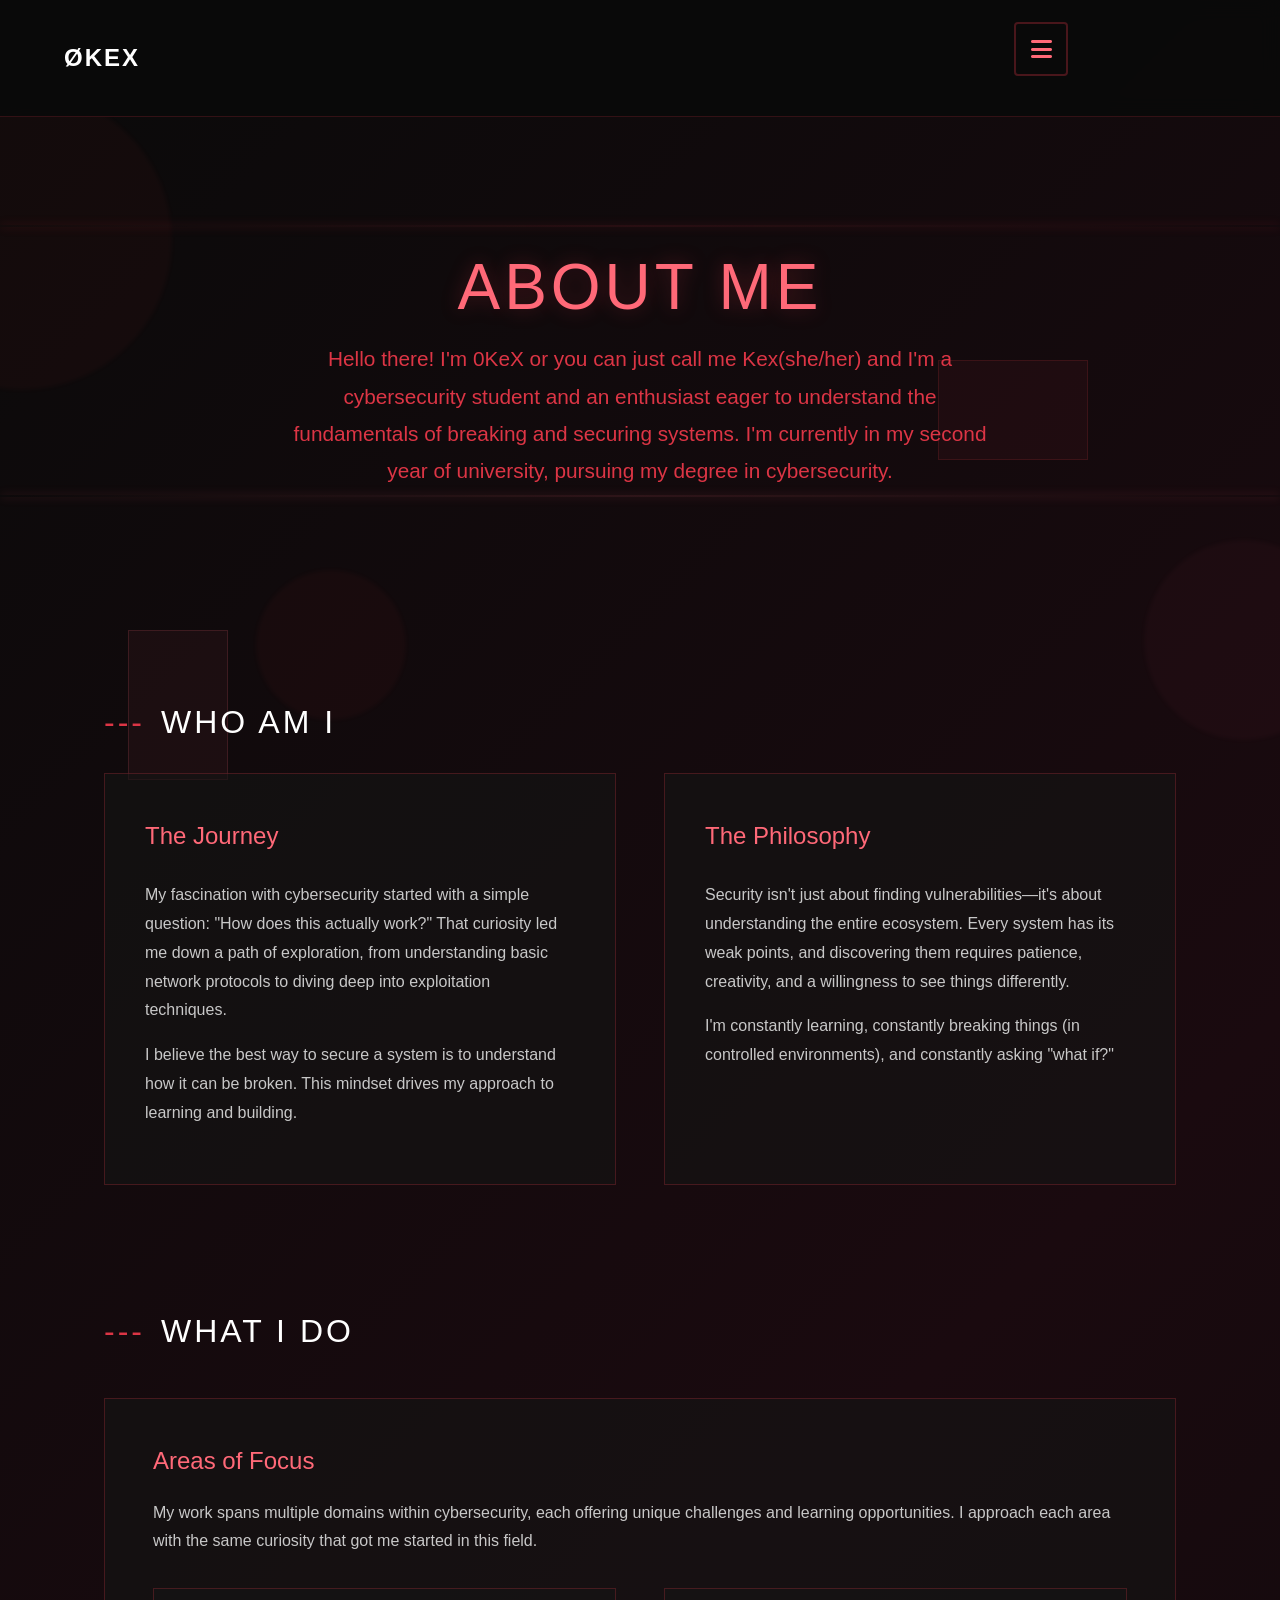
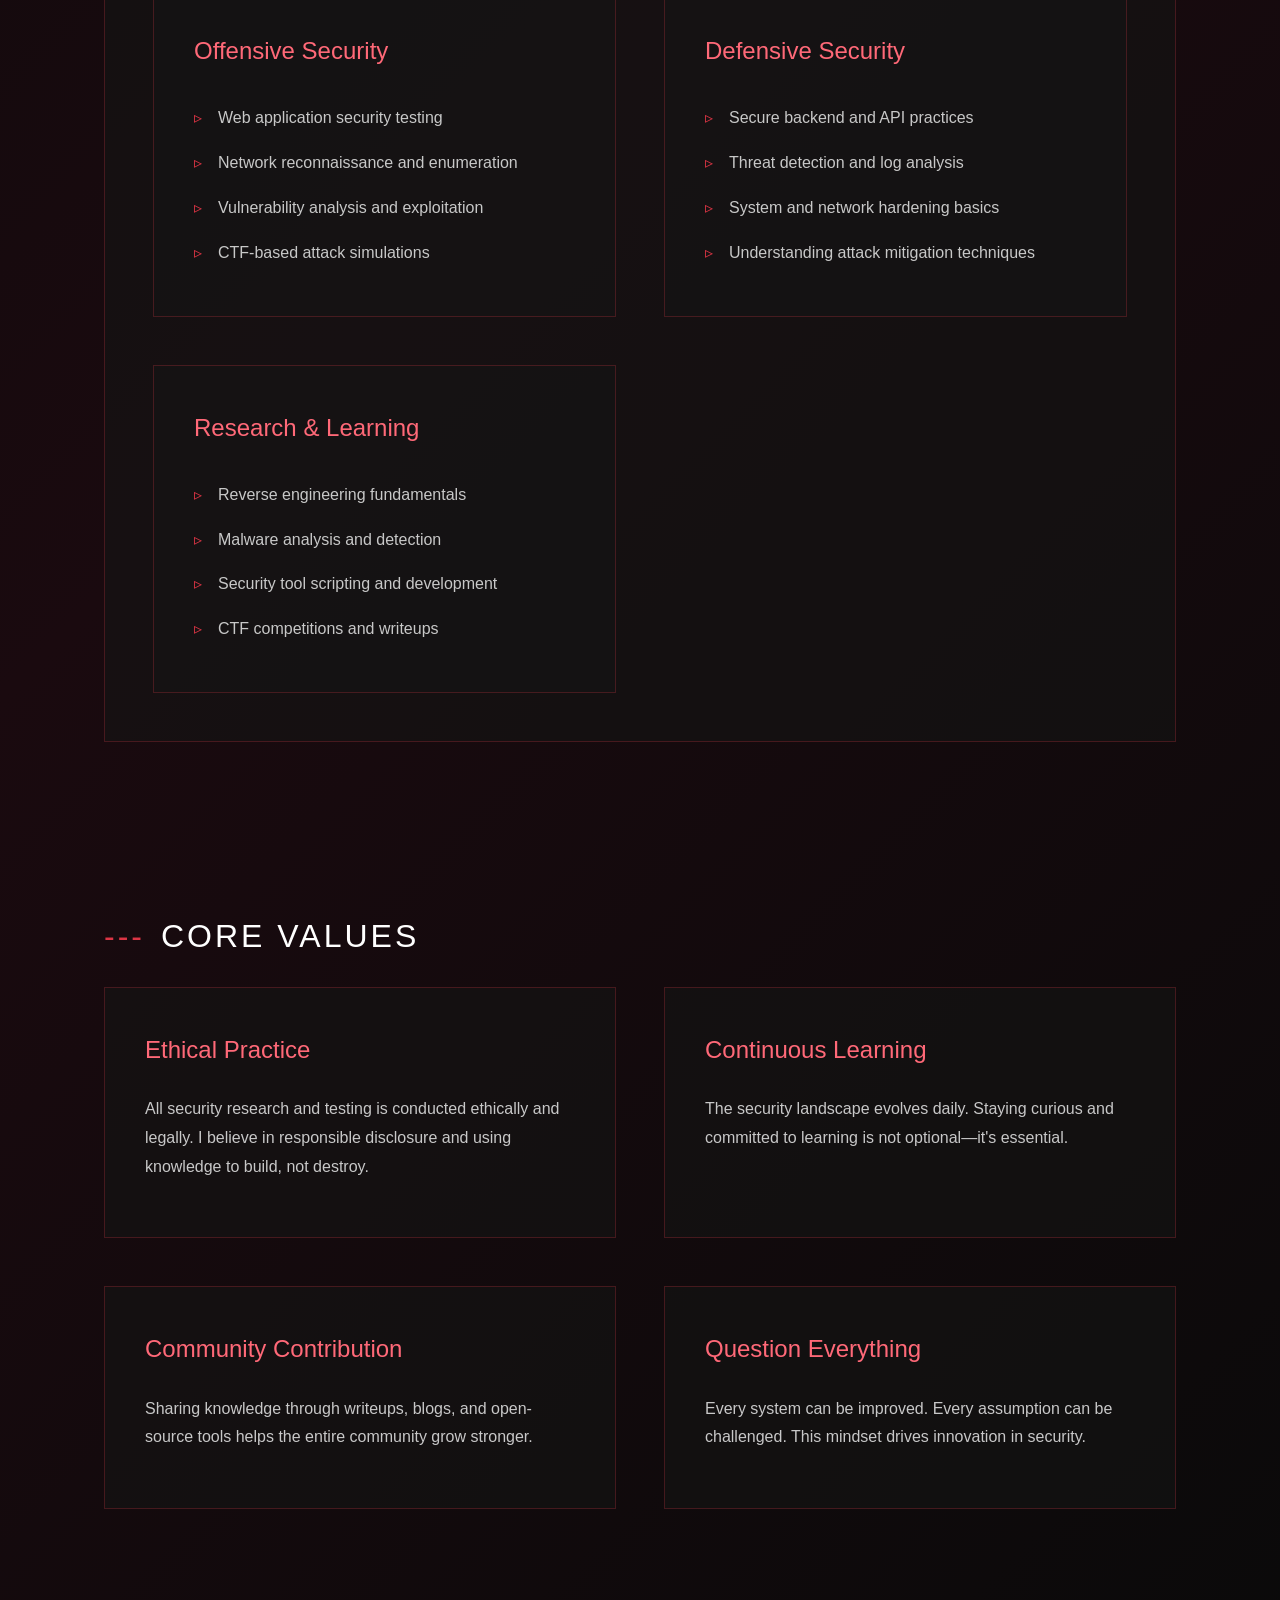
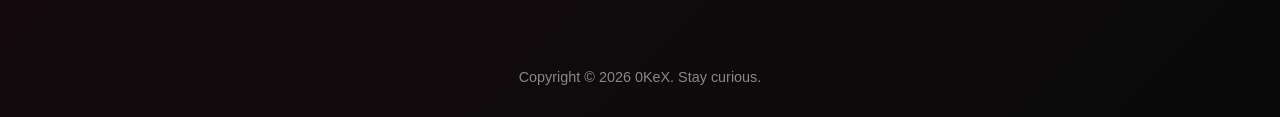
==== about.html @ 27473812 "Design changes" ====
<!DOCTYPE html>
<html lang="en">

<head>
    <meta charset="UTF-8">
    <meta name="viewport" content="width=device-width, initial-scale=1.0">
    <link rel="stylesheet" href="https://cdnjs.cloudflare.com/ajax/libs/font-awesome/6.5.1/css/all.min.css">
    <title>About - 0KeX</title>
    <style>
        * {
            margin: 0;
            padding: 0;
            box-sizing: border-box;
        }

        body {
            font-family: 'Segoe UI', Tahoma, Geneva, Verdana, sans-serif;
            background: linear-gradient(135deg, #0a0a0a 0%, #1a0a0f 50%, #0a0a0a 100%);
            color: #e8e8e8;
            overflow-x: hidden;
        }

        /* Animated Background Graphics - Glitchy Vibe */
        .bg-graphics {
            position: fixed;
            top: 0;
            left: 0;
            width: 100%;
            height: 100%;
            z-index: 0;
            pointer-events: none;
            overflow: hidden;
        }

        .bg-circle {
            position: absolute;
            border-radius: 50%;
            background: rgba(220, 53, 69, 0.04);
            animation: glitchFloat 8s infinite ease-in-out;
            filter: blur(2px);
        }

        .bg-circle:nth-child(1) {
            width: 300px;
            height: 300px;
            top: 10%;
            left: -10%;
            animation-delay: 0s;
        }

        .bg-circle:nth-child(2) {
            width: 200px;
            height: 200px;
            top: 60%;
            right: -5%;
            animation-delay: 3s;
            background: rgba(255, 105, 120, 0.03);
        }

        .bg-circle:nth-child(3) {
            width: 150px;
            height: 150px;
            bottom: 20%;
            left: 20%;
            animation-delay: 6s;
        }

        .bg-line {
            position: absolute;
            background: linear-gradient(90deg, transparent, rgba(220, 53, 69, 0.12), transparent);
            height: 2px;
            width: 100%;
            animation: glitchSlide 10s infinite linear;
            box-shadow: 0 0 10px rgba(220, 53, 69, 0.25);
        }

        .bg-line:nth-child(4) {
            top: 25%;
            animation-delay: 0s;
        }

        .bg-line:nth-child(5) {
            top: 55%;
            animation-delay: 5s;
            background: linear-gradient(90deg, transparent, rgba(255, 105, 120, 0.12), transparent);
            box-shadow: 0 0 10px rgba(255, 105, 120, 0.25);
        }

        /* Glitch rectangles */
        .glitch-box {
            position: absolute;
            background: rgba(220, 53, 69, 0.06);
            animation: glitchBox 5s infinite;
            border: 1px solid rgba(220, 53, 69, 0.15);
        }

        .glitch-box:nth-child(6) {
            width: 150px;
            height: 100px;
            top: 40%;
            right: 15%;
            animation-delay: 1s;
        }

        .glitch-box:nth-child(7) {
            width: 100px;
            height: 150px;
            top: 70%;
            left: 10%;
            animation-delay: 3.5s;
            background: rgba(255, 105, 120, 0.05);
            border-color: rgba(255, 105, 120, 0.15);
        }

        @keyframes glitchFloat {

            0%,
            100% {
                transform: translate(0, 0) scale(1);
                opacity: 0.5;
            }

            25% {
                transform: translate(20px, -20px) scale(1.1);
                opacity: 0.8;
            }

            50% {
                transform: translate(-15px, 15px) scale(0.9);
                opacity: 0.3;
            }

            51% {
                transform: translate(-15px, 25px) scale(0.9);
            }

            52% {
                transform: translate(-10px, 15px) scale(0.9);
            }

            75% {
                transform: translate(10px, -30px) scale(1.05);
                opacity: 0.6;
            }
        }

        @keyframes glitchSlide {
            0% {
                transform: translateX(-100%);
                opacity: 0;
            }

            5% {
                opacity: 1;
            }

            48% {
                transform: translateX(50%);
                opacity: 1;
            }

            50% {
                transform: translateX(50%) translateY(-5px);
                opacity: 0.5;
            }

            52% {
                transform: translateX(50%) translateY(5px);
                opacity: 1;
            }

            95% {
                opacity: 1;
            }

            100% {
                transform: translateX(200%);
                opacity: 0;
            }
        }

        @keyframes glitchBox {

            0%,
            90% {
                transform: translate(0, 0) skew(0deg);
                opacity: 0;
            }

            91% {
                opacity: 0.8;
                transform: translate(5px, 0) skew(2deg);
            }

            92% {
                transform: translate(-5px, 0) skew(-2deg);
            }

            93% {
                transform: translate(3px, 2px) skew(1deg);
            }

            94%,
            100% {
                opacity: 0;
                transform: translate(0, 0) skew(0deg);
            }
        }

        /* Header */
        header {
            position: fixed;
            top: 0;
            height: 13%;
            width: 100%;
            background: rgba(10, 10, 10, 0.95);
            backdrop-filter: blur(10px);
            padding: 1.5rem 5%;
            display: flex;
            justify-content: space-between;
            align-items: center;
            z-index: 1000;
            border-bottom: 1px solid rgba(220, 53, 69, 0.2);
        }

        .logo {
            font-size: 1.5rem;
            font-weight: bold;
            color: #fff;
            letter-spacing: 2px;
            text-decoration: none;
        }

        /* Navigation Container */
        .nav-container {
            position: relative;
            height: 100%;
        }

        /* Navigation Trigger Area */
        .nav-trigger {
            width: 50px;
            height: 50px;
            cursor: pointer;
            display: flex;
            align-items: center;
            justify-content: center;
            position: relative;
            transition: all 0.3s;
        }

        .nav-trigger::before {
            content: '';
            position: absolute;
            width: 100%;
            height: 100%;
            border: 2px solid rgba(220, 53, 69, 0.3);
            border-radius: 4px;
            transition: all 0.3s;
        }

        .nav-container:hover .nav-trigger::before {
            border-color: rgba(220, 53, 69, 0.8);
            box-shadow: 0 0 15px rgba(220, 53, 69, 0.4), inset 0 0 15px rgba(220, 53, 69, 0.1);
        }

        .nav-trigger i {
            font-size: 1.5rem;
            color: #ff6978;
            transition: all 0.3s;
            z-index: 1;
        }

        .nav-container:hover .nav-trigger i {
            color: #fff;
            text-shadow: 0 0 10px #ff6978;
        }

        /* Navigation Menu */
        nav {
            position: absolute;
            top: 100%;
            right: 0;
            margin-top: 1.5rem;
            background: rgba(10, 10, 10, 0.98);
            backdrop-filter: blur(15px);
            border: 2px solid rgba(220, 53, 69, 0.4);
            border-radius: 0;
            opacity: 0;
            visibility: hidden;
            transform: translateY(-10px);
            transition: all 0.3s ease;
            box-shadow: 0 10px 40px rgba(220, 53, 69, 0.3),
                0 0 0 1px rgba(255, 105, 120, 0.1) inset;
            min-width: 200px;
            overflow: hidden;
            position: relative;
        }

        /* Tech corner accents */
        nav::before,
        nav::after {
            content: '';
            position: absolute;
            width: 20px;
            height: 20px;
            border: 2px solid #dc3545;
        }

        nav::before {
            top: 0;
            left: 0;
            border-right: none;
            border-bottom: none;
        }

        nav::after {
            bottom: 0;
            right: 0;
            border-left: none;
            border-top: none;
        }

        .nav-container:hover nav {
            opacity: 1;
            visibility: visible;
            transform: translateY(0);
            animation: navGlitch 0.3s;
        }

        @keyframes navGlitch {

            0%,
            100% {
                transform: translateY(0) translateX(0);
            }

            20% {
                transform: translateY(0) translateX(-2px);
            }

            40% {
                transform: translateY(0) translateX(2px);
            }

            60% {
                transform: translateY(0) translateX(-1px);
            }

            80% {
                transform: translateY(0) translateX(1px);
            }
        }

        nav a {
            display: block;
            color: #d0d0d0;
            text-decoration: none;
            padding: 1.2rem 1.5rem;
            transition: all 0.3s;
            font-size: 0.95rem;
            border-bottom: 1px solid rgba(220, 53, 69, 0.15);
            position: relative;
            overflow: hidden;
            font-family: 'Courier New', monospace;
            letter-spacing: 1px;
        }

        /* Tech line indicator */
        nav a::before {
            content: '';
            position: absolute;
            left: 0;
            top: 0;
            width: 3px;
            height: 100%;
            background: linear-gradient(180deg, #dc3545, #ff6978);
            transform: translateX(-3px);
            transition: transform 0.3s;
        }

        /* Glitch effect on hover */
        nav a::after {
            content: attr(data-text);
            position: absolute;
            left: 1.5rem;
            top: 1.2rem;
            color: #dc3545;
            opacity: 0;
            transition: opacity 0.3s;
        }

        nav a:last-child {
            border-bottom: none;
        }

        nav a:hover {
            color: #fff;
            background: linear-gradient(90deg, rgba(220, 53, 69, 0.15), transparent);
            padding-left: 2rem;
            text-shadow: 0 0 10px rgba(255, 105, 120, 0.5);
        }

        nav a:hover::before {
            transform: translateX(0);
            box-shadow: 0 0 10px #dc3545;
        }

        nav a:hover::after {
            opacity: 0.3;
            animation: textGlitch 0.3s infinite;
        }

        @keyframes textGlitch {

            0%,
            100% {
                transform: translate(0, 0);
            }

            25% {
                transform: translate(-2px, -1px);
            }

            50% {
                transform: translate(2px, 1px);
            }

            75% {
                transform: translate(-1px, 1px);
            }
        }

        /* Main Content */
        main {
            position: relative;
            z-index: 1;
            padding-top: 100px;
        }

        .container {
            max-width: 1200px;
            margin: 0 auto;
            padding: 0 5%;
        }

        /* About Hero */
        .about-hero {
            min-height: 60vh;
            display: flex;
            align-items: center;
            justify-content: center;
            text-align: center;
            padding: 4rem 0;
        }

        .about-hero h1 {
            font-size: 4rem;
            color: #ff6978;
            margin-bottom: 1rem;
            font-weight: 300;
            letter-spacing: 4px;
            text-shadow: 0 0 20px rgba(220, 53, 69, 0.3);
        }

        .about-hero p {
            font-size: 1.3rem;
            color: #dc3545;
            max-width: 700px;
            margin: 0 auto;
            line-height: 1.8;
        }

        /* Content Sections */
        .about-section {
            padding: 4rem 0;
        }

        .section-title {
            font-size: 2rem;
            color: #fff;
            font-weight: 300;
            letter-spacing: 3px;
            margin-bottom: 2rem;
        }

        .section-title::before {
            content: '---';
            color: #dc3545;
            margin-right: 1rem;
        }

        .content-grid {
            display: grid;
            grid-template-columns: 1fr 1fr;
            gap: 3rem;
            margin-top: 2rem;
        }

        .content-block {
            background: rgba(20, 20, 20, 0.6);
            border: 1px solid rgba(220, 53, 69, 0.25);
            padding: 2.5rem;
            line-height: 1.8;
            transition: all 0.3s;
        }

        .content-block:hover {
            border-color: rgba(220, 53, 69, 0.6);
            box-shadow: 0 5px 25px rgba(220, 53, 69, 0.2);
            background: rgba(20, 20, 20, 0.8);
        }

        .content-block h3 {
            color: #ff6978;
            font-size: 1.5rem;
            margin-bottom: 1.5rem;
            font-weight: 300;
        }

        .content-block p {
            color: #c8c8c8;
            margin-bottom: 1rem;
        }

        .content-block ul {
            list-style: none;
            padding-left: 0;
        }

        .content-block li {
            color: #c8c8c8;
            padding: 0.5rem 0;
            padding-left: 1.5rem;
            position: relative;
        }

        .content-block li::before {
            content: '▹';
            color: #dc3545;
            position: absolute;
            left: 0;
        }

        /* Full Width Section */
        .full-width-section {
            background: rgba(20, 20, 20, 0.6);
            border: 1px solid rgba(220, 53, 69, 0.25);
            padding: 3rem;
            margin: 3rem 0;
            transition: all 0.3s;
        }

        .full-width-section:hover {
            border-color: rgba(220, 53, 69, 0.6);
            box-shadow: 0 5px 25px rgba(220, 53, 69, 0.2);
            background: rgba(20, 20, 20, 0.8);
        }

        .full-width-section h3 {
            color: #ff6978;
            font-size: 1.5rem;
            margin-bottom: 1.5rem;
            font-weight: 300;
        }

        .full-width-section p {
            color: #c8c8c8;
            line-height: 1.8;
            margin-bottom: 1rem;
        }

        /* Timeline */
        .timeline {
            position: relative;
            padding-left: 2rem;
            border-left: 2px solid rgba(220, 53, 69, 0.3);
        }

        .timeline-item {
            margin-bottom: 2.5rem;
            position: relative;
        }

        .timeline-item::before {
            content: '';
            position: absolute;
            left: -2.5rem;
            top: 0;
            width: 10px;
            height: 10px;
            background: #dc3545;
            border-radius: 50%;
            box-shadow: 0 0 10px rgba(220, 53, 69, 0.5);
        }

        .timeline-item h4 {
            color: #ff6978;
            margin-bottom: 0.5rem;
            font-size: 1.2rem;
            font-weight: 300;
        }

        .timeline-item span {
            color: #888;
            font-size: 0.9rem;
        }

        .timeline-item p {
            color: #c8c8c8;
            margin-top: 0.5rem;
            line-height: 1.6;
        }

        /* Stats Grid */
        .stats-grid {
            display: grid;
            grid-template-columns: repeat(auto-fit, minmax(200px, 1fr));
            gap: 2rem;
            margin: 3rem 0;
        }

        .stat-card {
            text-align: center;
            padding: 2rem;
            background: rgba(20, 20, 20, 0.6);
            border: 1px solid rgba(220, 53, 69, 0.25);
            transition: all 0.3s;
        }

        .stat-card:hover {
            transform: translateY(-5px);
            border-color: rgba(220, 53, 69, 0.6);
            box-shadow: 0 5px 25px rgba(220, 53, 69, 0.2);
            background: rgba(20, 20, 20, 0.8);
        }

        .stat-number {
            font-size: 3rem;
            color: #ff6978;
            font-weight: 300;
            margin-bottom: 0.5rem;
            text-shadow: 0 0 20px rgba(220, 53, 69, 0.3);
        }

        .stat-label {
            color: #c8c8c8;
            font-size: 0.95rem;
        }

        /* Footer */
        footer {
            text-align: center;
            padding: 2rem;
            color: #888;
            font-size: 0.9rem;
            margin-top: 4rem;
        }

        /* Responsive */
        @media (max-width: 768px) {
            .about-hero h1 {
                font-size: 2.5rem;
            }

            .content-grid {
                grid-template-columns: 1fr;
                gap: 2rem;
            }

            nav {
                gap: 1rem;
            }

            .stats-grid {
                grid-template-columns: 1fr;
            }
        }
    </style>
</head>

<body>
    <!-- Background Graphics -->
    <div class="bg-graphics">
        <div class="bg-circle"></div>
        <div class="bg-circle"></div>
        <div class="bg-circle"></div>
        <div class="bg-line"></div>
        <div class="bg-line"></div>
        <div class="glitch-box"></div>
        <div class="glitch-box"></div>
    </div>

    <!-- Header -->
    <header>
        <a href="index.html" class="logo">ØKEX</a>
        <div class="nav-container">
            <div class="nav-trigger">
                <i class="fas fa-bars"></i>
            </div>
            <nav>
                <a href="index.html" data-text="-home">-home</a>
                <a href="about.html" data-text="-about">-about</a>
                <a href="projects.html" data-text="-projects">-projects</a>
                <a href="blogs.html" data-text="-blog">-blog</a>
                <a href="contact.html" data-text="-contact">-contact</a>
            </nav>
        </div>
    </header>

    <!-- Main Content -->
    <main>
        <div class="container">
            <!-- About Hero -->
            <section class="about-hero">
                <div>
                    <h1>ABOUT ME</h1>
                    <p>Hello there! I'm 0KeX or you can just call me Kex(she/her) and I'm a cybersecurity student and an
                        enthusiast eager to understand the fundamentals of breaking and securing systems. I'm currently
                        in my second year of university, pursuing my degree in cybersecurity.</p>
                </div>
            </section>

            <!-- Who I Am Section -->
            <section class="about-section">
                <h2 class="section-title">WHO AM I</h2>
                <div class="content-grid">
                    <div class="content-block">
                        <h3>The Journey</h3>
                        <p>My fascination with cybersecurity started with a simple question: "How does this actually
                            work?" That curiosity led me down a path of exploration, from understanding basic network
                            protocols to diving deep into exploitation techniques.</p>
                        <p>I believe the best way to secure a system is to understand how it can be broken. This mindset
                            drives my approach to learning and building.</p>
                    </div>
                    <div class="content-block">
                        <h3>The Philosophy</h3>
                        <p>Security isn't just about finding vulnerabilities—it's about understanding the entire
                            ecosystem. Every system has its weak points, and discovering them requires patience,
                            creativity, and a willingness to see things differently.</p>
                        <p>I'm constantly learning, constantly breaking things (in controlled environments), and
                            constantly asking "what if?"</p>
                    </div>
                </div>
            </section>

            <!-- What I Do Section -->
            <section class="about-section">
                <h2 class="section-title">WHAT I DO</h2>
                <div class="full-width-section">
                    <h3>Areas of Focus</h3>
                    <p>My work spans multiple domains within cybersecurity, each offering unique challenges and learning
                        opportunities. I approach each area with the same curiosity that got me started in this field.
                    </p>

                    <div class="content-grid" style="margin-top: 2rem;">
                        <div class="content-block">
                            <h3>Offensive Security</h3>
                            <ul>
                                <li>Web application security testing</li>
                                <li>Network reconnaissance and enumeration</li>
                                <li>Vulnerability analysis and exploitation</li>
                                <li>CTF-based attack simulations</li>
                            </ul>
                        </div>
                        <div class="content-block">
                            <h3>Defensive Security</h3>
                            <ul>
                                <li>Secure backend and API practices</li>
                                <li>Threat detection and log analysis</li>
                                <li>System and network hardening basics</li>
                                <li>Understanding attack mitigation techniques</li>
                            </ul>
                        </div>
                        <div class="content-block">
                            <h3>Research & Learning</h3>
                            <ul>
                                <li>Reverse engineering fundamentals</li>
                                <li>Malware analysis and detection</li>
                                <li>Security tool scripting and development</li>
                                <li>CTF competitions and writeups</li>
                            </ul>
                        </div>
                    </div>
                </div>
            </section>

            <!-- Values Section -->
            <section class="about-section">
                <h2 class="section-title">CORE VALUES</h2>
                <div class="content-grid">
                    <div class="content-block">
                        <h3>Ethical Practice</h3>
                        <p>All security research and testing is conducted ethically and legally. I believe in
                            responsible disclosure and using knowledge to build, not destroy.</p>
                    </div>
                    <div class="content-block">
                        <h3>Continuous Learning</h3>
                        <p>The security landscape evolves daily. Staying curious and committed to learning is not
                            optional—it's essential.</p>
                    </div>
                    <div class="content-block">
                        <h3>Community Contribution</h3>
                        <p>Sharing knowledge through writeups, blogs, and open-source tools helps the entire community
                            grow stronger.</p>
                    </div>
                    <div class="content-block">
                        <h3>Question Everything</h3>
                        <p>Every system can be improved. Every assumption can be challenged. This mindset drives
                            innovation in security.</p>
                    </div>
                </div>
            </section>

        </div>
    </main>

    <!-- Footer -->
    <footer>
        <p>Copyright © 2026 0KeX. Stay curious.</p>
    </footer>
</body>

</html>
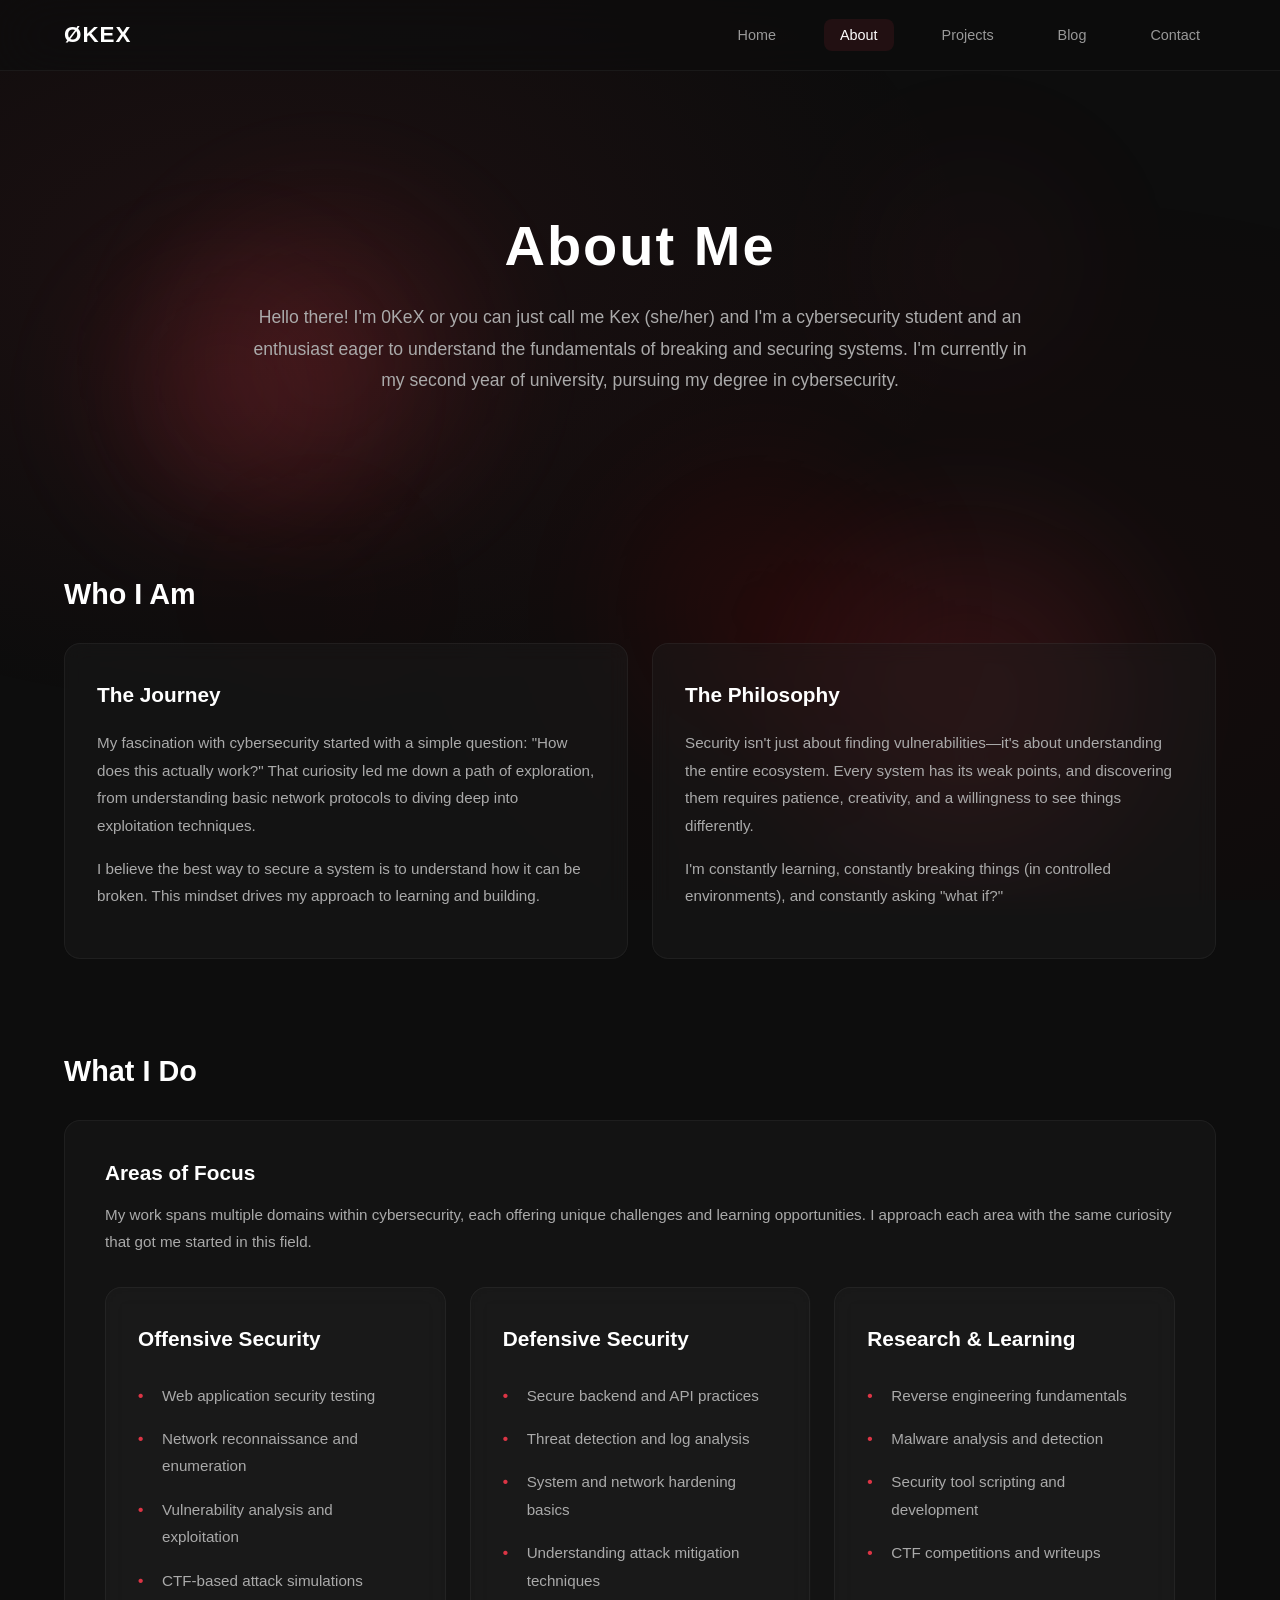
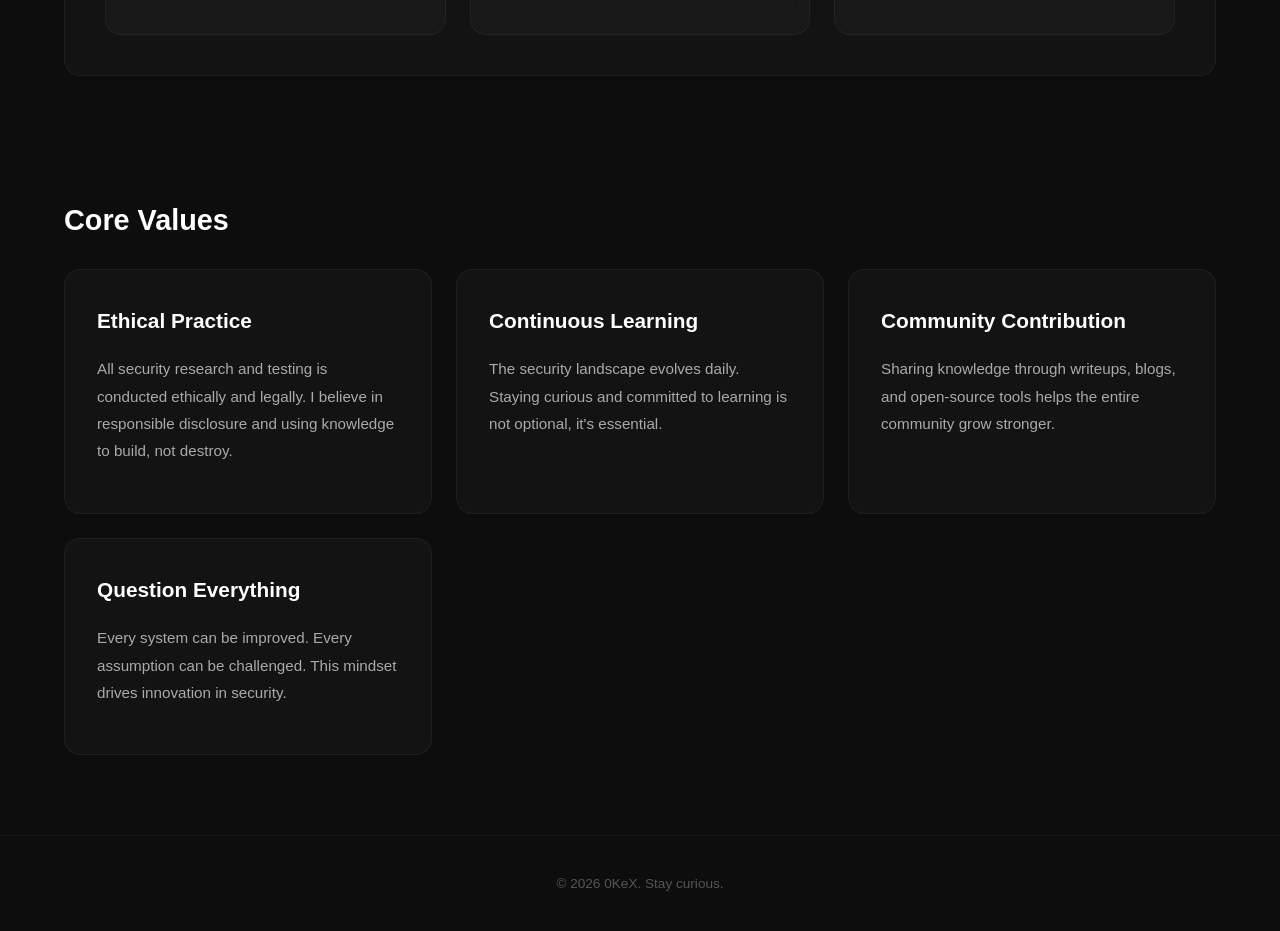
==== commit 17fed975: "Design changes" ====
--- a/about.html
+++ b/about.html
@@ -14,13 +14,13 @@
         }
 
         body {
-            font-family: 'Segoe UI', Tahoma, Geneva, Verdana, sans-serif;
-            background: linear-gradient(135deg, #0a0a0a 0%, #1a0a0f 50%, #0a0a0a 100%);
+            font-family: 'Inter', -apple-system, BlinkMacSystemFont, 'Segoe UI', sans-serif;
+            background: #0d0d0d;
             color: #e8e8e8;
             overflow-x: hidden;
         }
 
-        /* Animated Background Graphics - Glitchy Vibe */
+        /* Subtle Background Graphics */
         .bg-graphics {
             position: fixed;
             top: 0;
@@ -32,178 +32,130 @@
             overflow: hidden;
         }
 
-        .bg-circle {
+        /* Mesh gradient background */
+        .bg-grid {
+            position: absolute;
+            top: 0;
+            left: 0;
+            width: 100%;
+            height: 100%;
+            background:
+                radial-gradient(ellipse at 20% 30%, rgba(220, 53, 69, 0.08) 0%, transparent 50%),
+                radial-gradient(ellipse at 80% 70%, rgba(139, 0, 0, 0.06) 0%, transparent 50%);
+        }
+
+        /* Subtle animated orbs */
+        .bg-orb {
             position: absolute;
             border-radius: 50%;
-            background: rgba(220, 53, 69, 0.04);
-            animation: glitchFloat 8s infinite ease-in-out;
-            filter: blur(2px);
-        }
-
-        .bg-circle:nth-child(1) {
-            width: 300px;
-            height: 300px;
+            filter: blur(60px);
+            opacity: 0.4;
+            animation: float 20s infinite ease-in-out;
+        }
+
+        .bg-orb:nth-child(2) {
+            width: 350px;
+            height: 350px;
+            background: radial-gradient(circle, rgba(220, 53, 69, 0.15), transparent 70%);
             top: 10%;
-            left: -10%;
+            right: 10%;
             animation-delay: 0s;
         }
 
-        .bg-circle:nth-child(2) {
-            width: 200px;
-            height: 200px;
-            top: 60%;
-            right: -5%;
-            animation-delay: 3s;
-            background: rgba(255, 105, 120, 0.03);
-        }
-
-        .bg-circle:nth-child(3) {
-            width: 150px;
-            height: 150px;
+        .bg-orb:nth-child(3) {
+            width: 250px;
+            height: 250px;
+            background: radial-gradient(circle, rgba(139, 0, 0, 0.12), transparent 70%);
             bottom: 20%;
-            left: 20%;
-            animation-delay: 6s;
-        }
-
-        .bg-line {
+            left: 15%;
+            animation-delay: 10s;
+        }
+
+        /* Blob Graphics */
+        .bg-blob {
             position: absolute;
-            background: linear-gradient(90deg, transparent, rgba(220, 53, 69, 0.12), transparent);
-            height: 2px;
-            width: 100%;
-            animation: glitchSlide 10s infinite linear;
-            box-shadow: 0 0 10px rgba(220, 53, 69, 0.25);
-        }
-
-        .bg-line:nth-child(4) {
-            top: 25%;
+            filter: blur(40px);
+            opacity: 0.5;
+            animation: blobFloat 25s infinite ease-in-out;
+        }
+
+        .bg-blob:nth-child(4) {
+            width: 500px;
+            height: 500px;
+            background: radial-gradient(circle, rgba(220, 53, 69, 0.35), rgba(220, 53, 69, 0.1) 50%, transparent 70%);
+            top: 50%;
+            right: 5%;
+            border-radius: 45% 55% 60% 40% / 55% 45% 55% 45%;
             animation-delay: 0s;
         }
 
-        .bg-line:nth-child(5) {
-            top: 55%;
-            animation-delay: 5s;
-            background: linear-gradient(90deg, transparent, rgba(255, 105, 120, 0.12), transparent);
-            box-shadow: 0 0 10px rgba(255, 105, 120, 0.25);
-        }
-
-        /* Glitch rectangles */
-        .glitch-box {
-            position: absolute;
-            background: rgba(220, 53, 69, 0.06);
-            animation: glitchBox 5s infinite;
-            border: 1px solid rgba(220, 53, 69, 0.15);
-        }
-
-        .glitch-box:nth-child(6) {
-            width: 150px;
-            height: 100px;
-            top: 40%;
-            right: 15%;
-            animation-delay: 1s;
-        }
-
-        .glitch-box:nth-child(7) {
-            width: 100px;
-            height: 150px;
-            top: 70%;
-            left: 10%;
-            animation-delay: 3.5s;
-            background: rgba(255, 105, 120, 0.05);
-            border-color: rgba(255, 105, 120, 0.15);
-        }
-
-        @keyframes glitchFloat {
+        .bg-blob:nth-child(5) {
+            width: 450px;
+            height: 450px;
+            background: radial-gradient(circle, rgba(255, 69, 78, 0.3), rgba(255, 69, 78, 0.08) 50%, transparent 70%);
+            top: 15%;
+            left: 8%;
+            border-radius: 60% 40% 50% 50% / 40% 60% 40% 60%;
+            animation-delay: 8s;
+        }
+
+        .bg-blob:nth-child(6) {
+            width: 400px;
+            height: 400px;
+            background: radial-gradient(circle, rgba(139, 0, 0, 0.32), rgba(139, 0, 0, 0.1) 50%, transparent 70%);
+            bottom: 10%;
+            right: 25%;
+            border-radius: 50% 50% 40% 60% / 60% 40% 60% 40%;
+            animation-delay: 15s;
+        }
+
+        .bg-blob:nth-child(7) {
+            width: 380px;
+            height: 380px;
+            background: radial-gradient(circle, rgba(220, 53, 69, 0.28), rgba(220, 53, 69, 0.08) 50%, transparent 70%);
+            bottom: 35%;
+            left: 3%;
+            border-radius: 55% 45% 55% 45% / 45% 55% 45% 55%;
+            animation-delay: 20s;
+        }
+
+        @keyframes float {
 
             0%,
             100% {
-                transform: translate(0, 0) scale(1);
-                opacity: 0.5;
+                transform: translate(0, 0);
+            }
+
+            33% {
+                transform: translate(30px, -30px);
+            }
+
+            66% {
+                transform: translate(-20px, 20px);
+            }
+        }
+
+        @keyframes blobFloat {
+
+            0%,
+            100% {
+                transform: translate(0, 0) rotate(0deg);
+                border-radius: 45% 55% 60% 40% / 55% 45% 55% 45%;
             }
 
             25% {
-                transform: translate(20px, -20px) scale(1.1);
-                opacity: 0.8;
+                transform: translate(30px, -40px) rotate(90deg);
+                border-radius: 55% 45% 40% 60% / 45% 55% 45% 55%;
             }
 
             50% {
-                transform: translate(-15px, 15px) scale(0.9);
-                opacity: 0.3;
-            }
-
-            51% {
-                transform: translate(-15px, 25px) scale(0.9);
-            }
-
-            52% {
-                transform: translate(-10px, 15px) scale(0.9);
+                transform: translate(-40px, 30px) rotate(180deg);
+                border-radius: 50% 50% 60% 40% / 60% 40% 60% 40%;
             }
 
             75% {
-                transform: translate(10px, -30px) scale(1.05);
-                opacity: 0.6;
-            }
-        }
-
-        @keyframes glitchSlide {
-            0% {
-                transform: translateX(-100%);
-                opacity: 0;
-            }
-
-            5% {
-                opacity: 1;
-            }
-
-            48% {
-                transform: translateX(50%);
-                opacity: 1;
-            }
-
-            50% {
-                transform: translateX(50%) translateY(-5px);
-                opacity: 0.5;
-            }
-
-            52% {
-                transform: translateX(50%) translateY(5px);
-                opacity: 1;
-            }
-
-            95% {
-                opacity: 1;
-            }
-
-            100% {
-                transform: translateX(200%);
-                opacity: 0;
-            }
-        }
-
-        @keyframes glitchBox {
-
-            0%,
-            90% {
-                transform: translate(0, 0) skew(0deg);
-                opacity: 0;
-            }
-
-            91% {
-                opacity: 0.8;
-                transform: translate(5px, 0) skew(2deg);
-            }
-
-            92% {
-                transform: translate(-5px, 0) skew(-2deg);
-            }
-
-            93% {
-                transform: translate(3px, 2px) skew(1deg);
-            }
-
-            94%,
-            100% {
-                opacity: 0;
-                transform: translate(0, 0) skew(0deg);
+                transform: translate(20px, 40px) rotate(270deg);
+                border-radius: 60% 40% 50% 50% / 40% 60% 40% 60%;
             }
         }
 
@@ -211,242 +163,80 @@
         header {
             position: fixed;
             top: 0;
-            height: 13%;
             width: 100%;
-            background: rgba(10, 10, 10, 0.95);
-            backdrop-filter: blur(10px);
-            padding: 1.5rem 5%;
+            background: rgba(13, 13, 13, 0.7);
+            backdrop-filter: blur(30px);
+            padding: 1.2rem 5%;
             display: flex;
             justify-content: space-between;
             align-items: center;
             z-index: 1000;
-            border-bottom: 1px solid rgba(220, 53, 69, 0.2);
+            border-bottom: 1px solid rgba(255, 255, 255, 0.05);
         }
 
         .logo {
-            font-size: 1.5rem;
-            font-weight: bold;
+            font-size: 1.4rem;
+            font-weight: 700;
             color: #fff;
-            letter-spacing: 2px;
+            letter-spacing: 1px;
             text-decoration: none;
         }
 
-        /* Navigation Container */
-        .nav-container {
+        /* Navigation */
+        nav {
+            display: flex;
+            gap: 2rem;
+        }
+
+        nav a {
+            color: #999;
+            text-decoration: none;
+            font-size: 0.9rem;
+            transition: all 0.3s;
             position: relative;
-            height: 100%;
-        }
-
-        /* Navigation Trigger Area */
-        .nav-trigger {
-            width: 50px;
-            height: 50px;
+            padding: 0.5rem 1rem;
+            border-radius: 8px;
+        }
+
+        nav a:hover,
+        nav a.active {
+            color: #fff;
+            background: rgba(220, 53, 69, 0.1);
+        }
+
+        /* Mobile menu toggle */
+        .menu-toggle {
+            display: none;
+            width: 30px;
+            height: 30px;
+            flex-direction: column;
+            justify-content: space-around;
             cursor: pointer;
-            display: flex;
-            align-items: center;
-            justify-content: center;
-            position: relative;
+        }
+
+        .menu-toggle span {
+            width: 100%;
+            height: 2px;
+            background: #dc3545;
             transition: all 0.3s;
-        }
-
-        .nav-trigger::before {
-            content: '';
-            position: absolute;
-            width: 100%;
-            height: 100%;
-            border: 2px solid rgba(220, 53, 69, 0.3);
-            border-radius: 4px;
-            transition: all 0.3s;
-        }
-
-        .nav-container:hover .nav-trigger::before {
-            border-color: rgba(220, 53, 69, 0.8);
-            box-shadow: 0 0 15px rgba(220, 53, 69, 0.4), inset 0 0 15px rgba(220, 53, 69, 0.1);
-        }
-
-        .nav-trigger i {
-            font-size: 1.5rem;
-            color: #ff6978;
-            transition: all 0.3s;
-            z-index: 1;
-        }
-
-        .nav-container:hover .nav-trigger i {
-            color: #fff;
-            text-shadow: 0 0 10px #ff6978;
-        }
-
-        /* Navigation Menu */
-        nav {
-            position: absolute;
-            top: 100%;
-            right: 0;
-            margin-top: 1.5rem;
-            background: rgba(10, 10, 10, 0.98);
-            backdrop-filter: blur(15px);
-            border: 2px solid rgba(220, 53, 69, 0.4);
-            border-radius: 0;
-            opacity: 0;
-            visibility: hidden;
-            transform: translateY(-10px);
-            transition: all 0.3s ease;
-            box-shadow: 0 10px 40px rgba(220, 53, 69, 0.3),
-                0 0 0 1px rgba(255, 105, 120, 0.1) inset;
-            min-width: 200px;
-            overflow: hidden;
-            position: relative;
-        }
-
-        /* Tech corner accents */
-        nav::before,
-        nav::after {
-            content: '';
-            position: absolute;
-            width: 20px;
-            height: 20px;
-            border: 2px solid #dc3545;
-        }
-
-        nav::before {
-            top: 0;
-            left: 0;
-            border-right: none;
-            border-bottom: none;
-        }
-
-        nav::after {
-            bottom: 0;
-            right: 0;
-            border-left: none;
-            border-top: none;
-        }
-
-        .nav-container:hover nav {
-            opacity: 1;
-            visibility: visible;
-            transform: translateY(0);
-            animation: navGlitch 0.3s;
-        }
-
-        @keyframes navGlitch {
-
-            0%,
-            100% {
-                transform: translateY(0) translateX(0);
-            }
-
-            20% {
-                transform: translateY(0) translateX(-2px);
-            }
-
-            40% {
-                transform: translateY(0) translateX(2px);
-            }
-
-            60% {
-                transform: translateY(0) translateX(-1px);
-            }
-
-            80% {
-                transform: translateY(0) translateX(1px);
-            }
-        }
-
-        nav a {
-            display: block;
-            color: #d0d0d0;
-            text-decoration: none;
-            padding: 1.2rem 1.5rem;
-            transition: all 0.3s;
-            font-size: 0.95rem;
-            border-bottom: 1px solid rgba(220, 53, 69, 0.15);
-            position: relative;
-            overflow: hidden;
-            font-family: 'Courier New', monospace;
-            letter-spacing: 1px;
-        }
-
-        /* Tech line indicator */
-        nav a::before {
-            content: '';
-            position: absolute;
-            left: 0;
-            top: 0;
-            width: 3px;
-            height: 100%;
-            background: linear-gradient(180deg, #dc3545, #ff6978);
-            transform: translateX(-3px);
-            transition: transform 0.3s;
-        }
-
-        /* Glitch effect on hover */
-        nav a::after {
-            content: attr(data-text);
-            position: absolute;
-            left: 1.5rem;
-            top: 1.2rem;
-            color: #dc3545;
-            opacity: 0;
-            transition: opacity 0.3s;
-        }
-
-        nav a:last-child {
-            border-bottom: none;
-        }
-
-        nav a:hover {
-            color: #fff;
-            background: linear-gradient(90deg, rgba(220, 53, 69, 0.15), transparent);
-            padding-left: 2rem;
-            text-shadow: 0 0 10px rgba(255, 105, 120, 0.5);
-        }
-
-        nav a:hover::before {
-            transform: translateX(0);
-            box-shadow: 0 0 10px #dc3545;
-        }
-
-        nav a:hover::after {
-            opacity: 0.3;
-            animation: textGlitch 0.3s infinite;
-        }
-
-        @keyframes textGlitch {
-
-            0%,
-            100% {
-                transform: translate(0, 0);
-            }
-
-            25% {
-                transform: translate(-2px, -1px);
-            }
-
-            50% {
-                transform: translate(2px, 1px);
-            }
-
-            75% {
-                transform: translate(-1px, 1px);
-            }
         }
 
         /* Main Content */
         main {
             position: relative;
             z-index: 1;
-            padding-top: 100px;
+            padding-top: 80px;
         }
 
         .container {
-            max-width: 1200px;
+            max-width: 1400px;
             margin: 0 auto;
             padding: 0 5%;
         }
 
         /* About Hero */
         .about-hero {
-            min-height: 60vh;
+            min-height: 50vh;
             display: flex;
             align-items: center;
             justify-content: center;
@@ -455,72 +245,68 @@
         }
 
         .about-hero h1 {
-            font-size: 4rem;
-            color: #ff6978;
-            margin-bottom: 1rem;
-            font-weight: 300;
-            letter-spacing: 4px;
-            text-shadow: 0 0 20px rgba(220, 53, 69, 0.3);
+            font-size: 3.5rem;
+            color: #fff;
+            margin-bottom: 1.5rem;
+            font-weight: 700;
+            letter-spacing: 2px;
         }
 
         .about-hero p {
-            font-size: 1.3rem;
-            color: #dc3545;
-            max-width: 700px;
+            font-size: 1.1rem;
+            color: #aaa;
+            max-width: 800px;
             margin: 0 auto;
             line-height: 1.8;
         }
 
         /* Content Sections */
         .about-section {
-            padding: 4rem 0;
+            padding: 3rem 0;
         }
 
         .section-title {
-            font-size: 2rem;
+            font-size: 1.8rem;
             color: #fff;
-            font-weight: 300;
-            letter-spacing: 3px;
+            font-weight: 600;
             margin-bottom: 2rem;
-        }
-
-        .section-title::before {
-            content: '---';
-            color: #dc3545;
-            margin-right: 1rem;
         }
 
         .content-grid {
             display: grid;
-            grid-template-columns: 1fr 1fr;
-            gap: 3rem;
+            grid-template-columns: repeat(auto-fit, minmax(300px, 1fr));
+            gap: 1.5rem;
             margin-top: 2rem;
         }
 
         .content-block {
-            background: rgba(20, 20, 20, 0.6);
-            border: 1px solid rgba(220, 53, 69, 0.25);
-            padding: 2.5rem;
+            background: rgba(30, 30, 30, 0.4);
+            border: 1px solid rgba(255, 255, 255, 0.05);
+            padding: 2rem;
             line-height: 1.8;
             transition: all 0.3s;
+            border-radius: 16px;
+            backdrop-filter: blur(10px);
         }
 
         .content-block:hover {
-            border-color: rgba(220, 53, 69, 0.6);
-            box-shadow: 0 5px 25px rgba(220, 53, 69, 0.2);
-            background: rgba(20, 20, 20, 0.8);
+            border-color: rgba(220, 53, 69, 0.3);
+            transform: translateY(-5px);
+            background: rgba(30, 30, 30, 0.7);
+            box-shadow: 0 8px 30px rgba(0, 0, 0, 0.3);
         }
 
         .content-block h3 {
-            color: #ff6978;
-            font-size: 1.5rem;
-            margin-bottom: 1.5rem;
-            font-weight: 300;
+            color: #fff;
+            font-size: 1.3rem;
+            margin-bottom: 1rem;
+            font-weight: 600;
         }
 
         .content-block p {
-            color: #c8c8c8;
+            color: #aaa;
             margin-bottom: 1rem;
+            font-size: 0.95rem;
         }
 
         .content-block ul {
@@ -529,45 +315,50 @@
         }
 
         .content-block li {
-            color: #c8c8c8;
+            color: #aaa;
             padding: 0.5rem 0;
             padding-left: 1.5rem;
             position: relative;
+            font-size: 0.95rem;
         }
 
         .content-block li::before {
-            content: '▹';
+            content: '•';
             color: #dc3545;
             position: absolute;
             left: 0;
+            font-weight: bold;
         }
 
         /* Full Width Section */
         .full-width-section {
-            background: rgba(20, 20, 20, 0.6);
-            border: 1px solid rgba(220, 53, 69, 0.25);
-            padding: 3rem;
-            margin: 3rem 0;
+            background: rgba(30, 30, 30, 0.4);
+            border: 1px solid rgba(255, 255, 255, 0.05);
+            padding: 2.5rem;
+            margin: 2rem 0;
             transition: all 0.3s;
+            border-radius: 16px;
+            backdrop-filter: blur(10px);
         }
 
         .full-width-section:hover {
-            border-color: rgba(220, 53, 69, 0.6);
-            box-shadow: 0 5px 25px rgba(220, 53, 69, 0.2);
-            background: rgba(20, 20, 20, 0.8);
+            border-color: rgba(220, 53, 69, 0.3);
+            box-shadow: 0 8px 30px rgba(0, 0, 0, 0.3);
+            background: rgba(30, 30, 30, 0.7);
         }
 
         .full-width-section h3 {
-            color: #ff6978;
-            font-size: 1.5rem;
-            margin-bottom: 1.5rem;
-            font-weight: 300;
+            color: #fff;
+            font-size: 1.3rem;
+            margin-bottom: 1rem;
+            font-weight: 600;
         }
 
         .full-width-section p {
-            color: #c8c8c8;
+            color: #aaa;
             line-height: 1.8;
             margin-bottom: 1rem;
+            font-size: 0.95rem;
         }
 
         /* Timeline */
@@ -595,85 +386,123 @@
         }
 
         .timeline-item h4 {
-            color: #ff6978;
+            color: #fff;
             margin-bottom: 0.5rem;
-            font-size: 1.2rem;
-            font-weight: 300;
+            font-size: 1.1rem;
+            font-weight: 600;
         }
 
         .timeline-item span {
-            color: #888;
-            font-size: 0.9rem;
+            color: #666;
+            font-size: 0.85rem;
         }
 
         .timeline-item p {
-            color: #c8c8c8;
+            color: #aaa;
             margin-top: 0.5rem;
             line-height: 1.6;
+            font-size: 0.95rem;
         }
 
         /* Stats Grid */
         .stats-grid {
             display: grid;
             grid-template-columns: repeat(auto-fit, minmax(200px, 1fr));
-            gap: 2rem;
+            gap: 1.5rem;
             margin: 3rem 0;
         }
 
         .stat-card {
             text-align: center;
             padding: 2rem;
-            background: rgba(20, 20, 20, 0.6);
-            border: 1px solid rgba(220, 53, 69, 0.25);
+            background: rgba(30, 30, 30, 0.4);
+            border: 1px solid rgba(255, 255, 255, 0.05);
             transition: all 0.3s;
+            border-radius: 16px;
+            backdrop-filter: blur(10px);
         }
 
         .stat-card:hover {
             transform: translateY(-5px);
-            border-color: rgba(220, 53, 69, 0.6);
-            box-shadow: 0 5px 25px rgba(220, 53, 69, 0.2);
-            background: rgba(20, 20, 20, 0.8);
+            border-color: rgba(220, 53, 69, 0.3);
+            box-shadow: 0 8px 30px rgba(0, 0, 0, 0.3);
+            background: rgba(30, 30, 30, 0.7);
         }
 
         .stat-number {
-            font-size: 3rem;
-            color: #ff6978;
-            font-weight: 300;
+            font-size: 2.5rem;
+            color: #dc3545;
+            font-weight: 700;
             margin-bottom: 0.5rem;
-            text-shadow: 0 0 20px rgba(220, 53, 69, 0.3);
         }
 
         .stat-label {
-            color: #c8c8c8;
-            font-size: 0.95rem;
+            color: #aaa;
+            font-size: 0.9rem;
         }
 
         /* Footer */
         footer {
             text-align: center;
-            padding: 2rem;
-            color: #888;
-            font-size: 0.9rem;
-            margin-top: 4rem;
+            padding: 2.5rem;
+            color: #555;
+            font-size: 0.85rem;
+            border-top: 1px solid rgba(255, 255, 255, 0.03);
+            margin-top: 2rem;
         }
 
         /* Responsive */
-        @media (max-width: 768px) {
+        @media (max-width: 968px) {
+            nav {
+                position: fixed;
+                top: 73px;
+                right: -100%;
+                width: 280px;
+                height: calc(100vh - 73px);
+                background: rgba(13, 13, 13, 0.98);
+                backdrop-filter: blur(30px);
+                flex-direction: column;
+                gap: 0;
+                padding: 2rem;
+                border-left: 1px solid rgba(255, 255, 255, 0.05);
+                transition: right 0.3s;
+            }
+
+            nav.active {
+                right: 0;
+            }
+
+            nav a {
+                padding: 1rem;
+                border-bottom: 1px solid rgba(255, 255, 255, 0.05);
+                border-radius: 0;
+            }
+
+            .menu-toggle {
+                display: flex;
+            }
+
             .about-hero h1 {
                 font-size: 2.5rem;
             }
 
             .content-grid {
                 grid-template-columns: 1fr;
-                gap: 2rem;
-            }
-
-            nav {
-                gap: 1rem;
+                gap: 1.5rem;
             }
 
             .stats-grid {
                 grid-template-columns: 1fr;
+            }
+        }
+
+        @media (max-width: 640px) {
+            .about-hero h1 {
+                font-size: 2rem;
+            }
+
+            .section-title {
+                font-size: 1.4rem;
             }
         }
     </style>
@@ -682,30 +511,30 @@
 <body>
     <!-- Background Graphics -->
     <div class="bg-graphics">
-        <div class="bg-circle"></div>
-        <div class="bg-circle"></div>
-        <div class="bg-circle"></div>
-        <div class="bg-line"></div>
-        <div class="bg-line"></div>
-        <div class="glitch-box"></div>
-        <div class="glitch-box"></div>
+        <div class="bg-grid"></div>
+        <div class="bg-orb"></div>
+        <div class="bg-orb"></div>
+        <div class="bg-blob"></div>
+        <div class="bg-blob"></div>
+        <div class="bg-blob"></div>
+        <div class="bg-blob"></div>
     </div>
 
     <!-- Header -->
     <header>
         <a href="index.html" class="logo">ØKEX</a>
-        <div class="nav-container">
-            <div class="nav-trigger">
-                <i class="fas fa-bars"></i>
-            </div>
-            <nav>
-                <a href="index.html" data-text="-home">-home</a>
-                <a href="about.html" data-text="-about">-about</a>
-                <a href="projects.html" data-text="-projects">-projects</a>
-                <a href="blogs.html" data-text="-blog">-blog</a>
-                <a href="contact.html" data-text="-contact">-contact</a>
-            </nav>
+        <div class="menu-toggle" onclick="toggleMenu()">
+            <span></span>
+            <span></span>
+            <span></span>
         </div>
+        <nav id="nav">
+            <a href="index.html">Home</a>
+            <a href="about.html" class="active">About</a>
+            <a href="projects.html">Projects</a>
+            <a href="blogs.html">Blog</a>
+            <a href="contact.html">Contact</a>
+        </nav>
     </header>
 
     <!-- Main Content -->
@@ -714,8 +543,9 @@
             <!-- About Hero -->
             <section class="about-hero">
                 <div>
-                    <h1>ABOUT ME</h1>
-                    <p>Hello there! I'm 0KeX or you can just call me Kex(she/her) and I'm a cybersecurity student and an
+                    <h1>About Me</h1>
+                    <p>Hello there! I'm 0KeX or you can just call me Kex (she/her) and I'm a cybersecurity student and
+                        an
                         enthusiast eager to understand the fundamentals of breaking and securing systems. I'm currently
                         in my second year of university, pursuing my degree in cybersecurity.</p>
                 </div>
@@ -723,7 +553,7 @@
 
             <!-- Who I Am Section -->
             <section class="about-section">
-                <h2 class="section-title">WHO AM I</h2>
+                <h2 class="section-title">Who I Am</h2>
                 <div class="content-grid">
                     <div class="content-block">
                         <h3>The Journey</h3>
@@ -746,7 +576,7 @@
 
             <!-- What I Do Section -->
             <section class="about-section">
-                <h2 class="section-title">WHAT I DO</h2>
+                <h2 class="section-title">What I Do</h2>
                 <div class="full-width-section">
                     <h3>Areas of Focus</h3>
                     <p>My work spans multiple domains within cybersecurity, each offering unique challenges and learning
@@ -787,7 +617,7 @@
 
             <!-- Values Section -->
             <section class="about-section">
-                <h2 class="section-title">CORE VALUES</h2>
+                <h2 class="section-title">Core Values</h2>
                 <div class="content-grid">
                     <div class="content-block">
                         <h3>Ethical Practice</h3>
@@ -797,7 +627,7 @@
                     <div class="content-block">
                         <h3>Continuous Learning</h3>
                         <p>The security landscape evolves daily. Staying curious and committed to learning is not
-                            optional—it's essential.</p>
+                            optional, it's essential.</p>
                     </div>
                     <div class="content-block">
                         <h3>Community Contribution</h3>
@@ -817,8 +647,16 @@
 
     <!-- Footer -->
     <footer>
-        <p>Copyright © 2026 0KeX. Stay curious.</p>
+        <p>© 2026 0KeX. Stay curious.</p>
     </footer>
+
+    <script>
+        // Mobile menu toggle
+        function toggleMenu() {
+            const nav = document.getElementById('nav');
+            nav.classList.toggle('active');
+        }
+    </script>
 </body>
 
 </html>
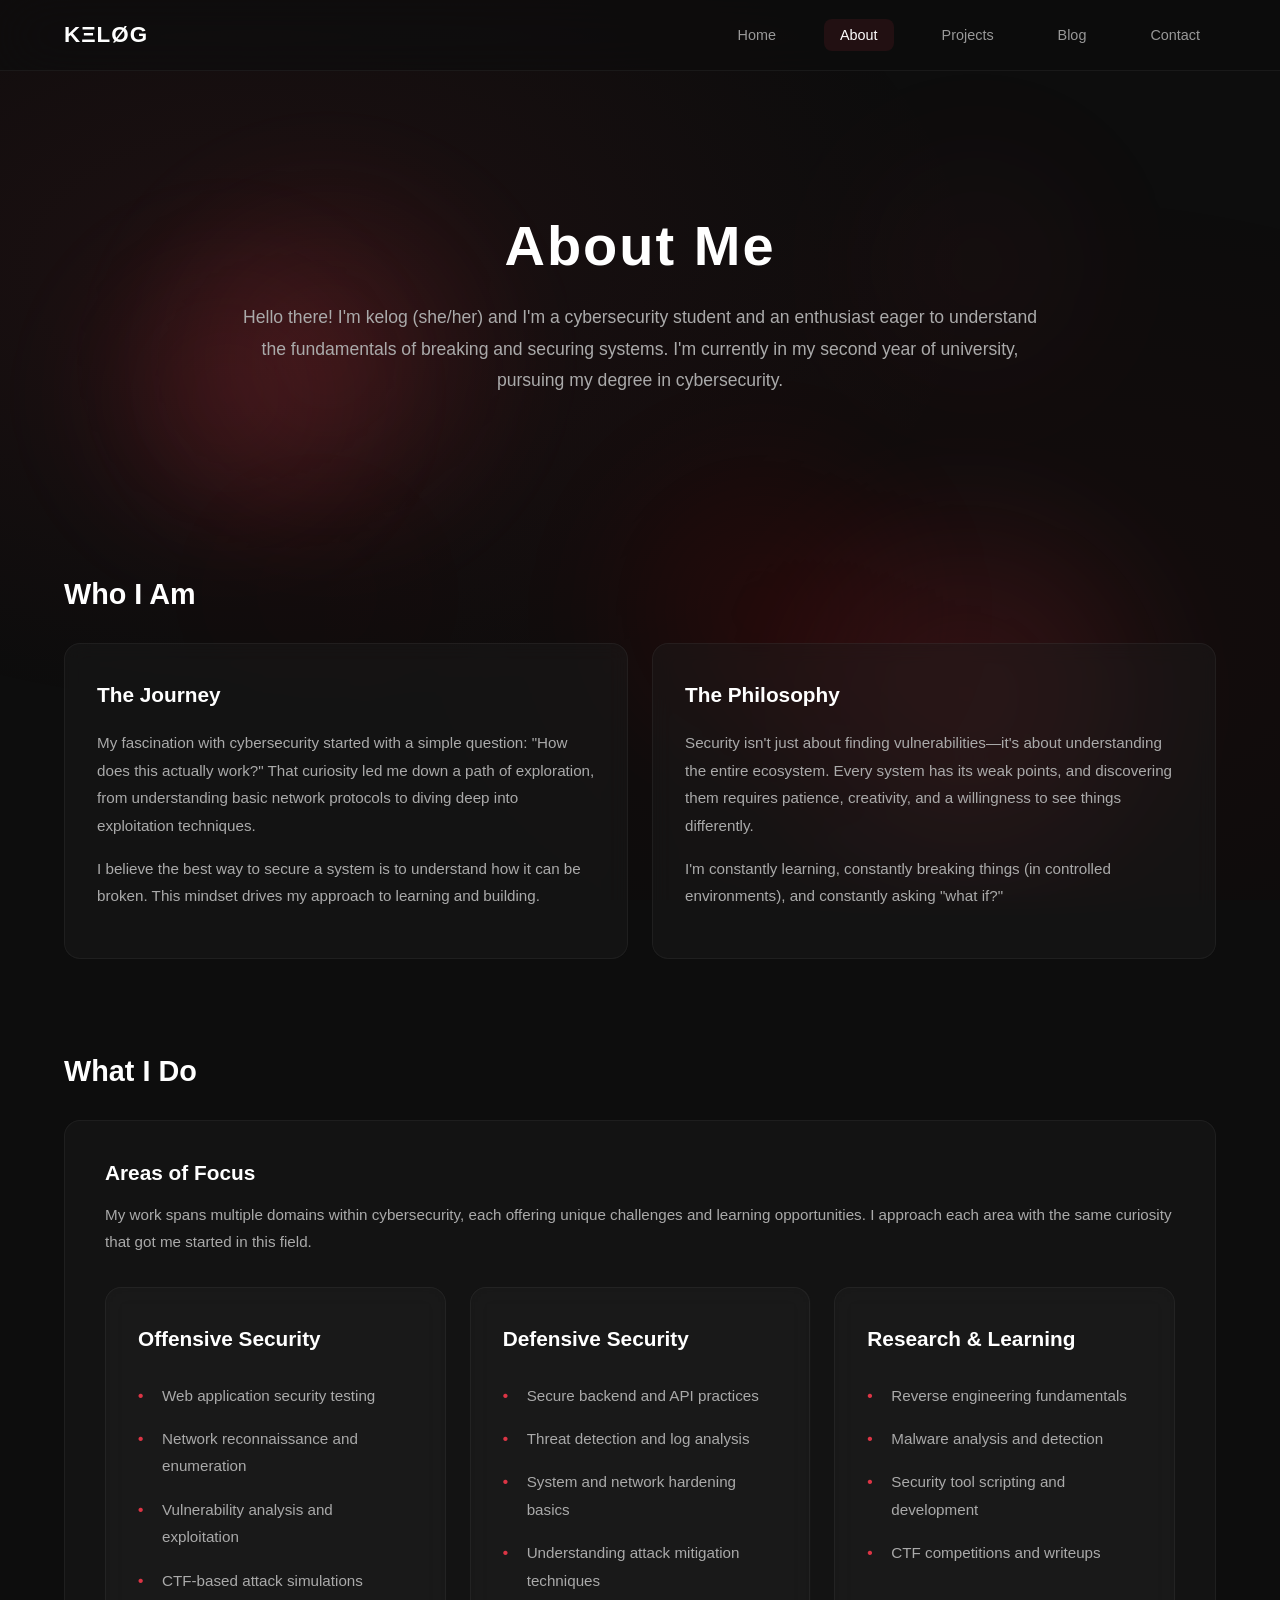
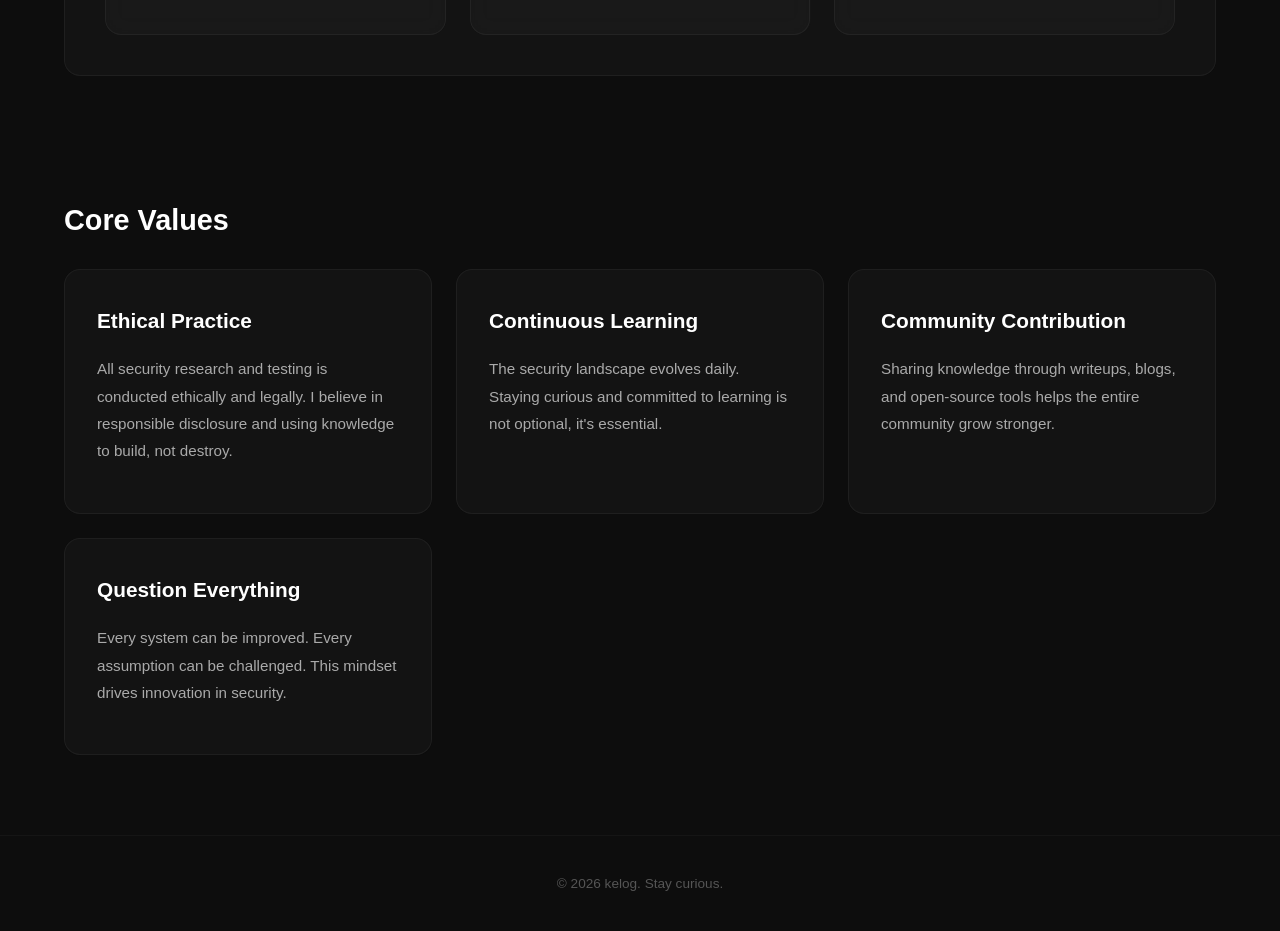
==== commit ee3e2d4e: "updates" ====
--- a/about.html
+++ b/about.html
@@ -522,7 +522,7 @@
 
     <!-- Header -->
     <header>
-        <a href="index.html" class="logo">ØKEX</a>
+        <a href="index.html" class="logo">KΞLØG</a>
         <div class="menu-toggle" onclick="toggleMenu()">
             <span></span>
             <span></span>
@@ -544,8 +544,7 @@
             <section class="about-hero">
                 <div>
                     <h1>About Me</h1>
-                    <p>Hello there! I'm 0KeX or you can just call me Kex (she/her) and I'm a cybersecurity student and
-                        an
+                    <p>Hello there! I'm kelog (she/her) and I'm a cybersecurity student and an
                         enthusiast eager to understand the fundamentals of breaking and securing systems. I'm currently
                         in my second year of university, pursuing my degree in cybersecurity.</p>
                 </div>
@@ -647,7 +646,7 @@
 
     <!-- Footer -->
     <footer>
-        <p>© 2026 0KeX. Stay curious.</p>
+        <p>© 2026 kelog. Stay curious.</p>
     </footer>
 
     <script>
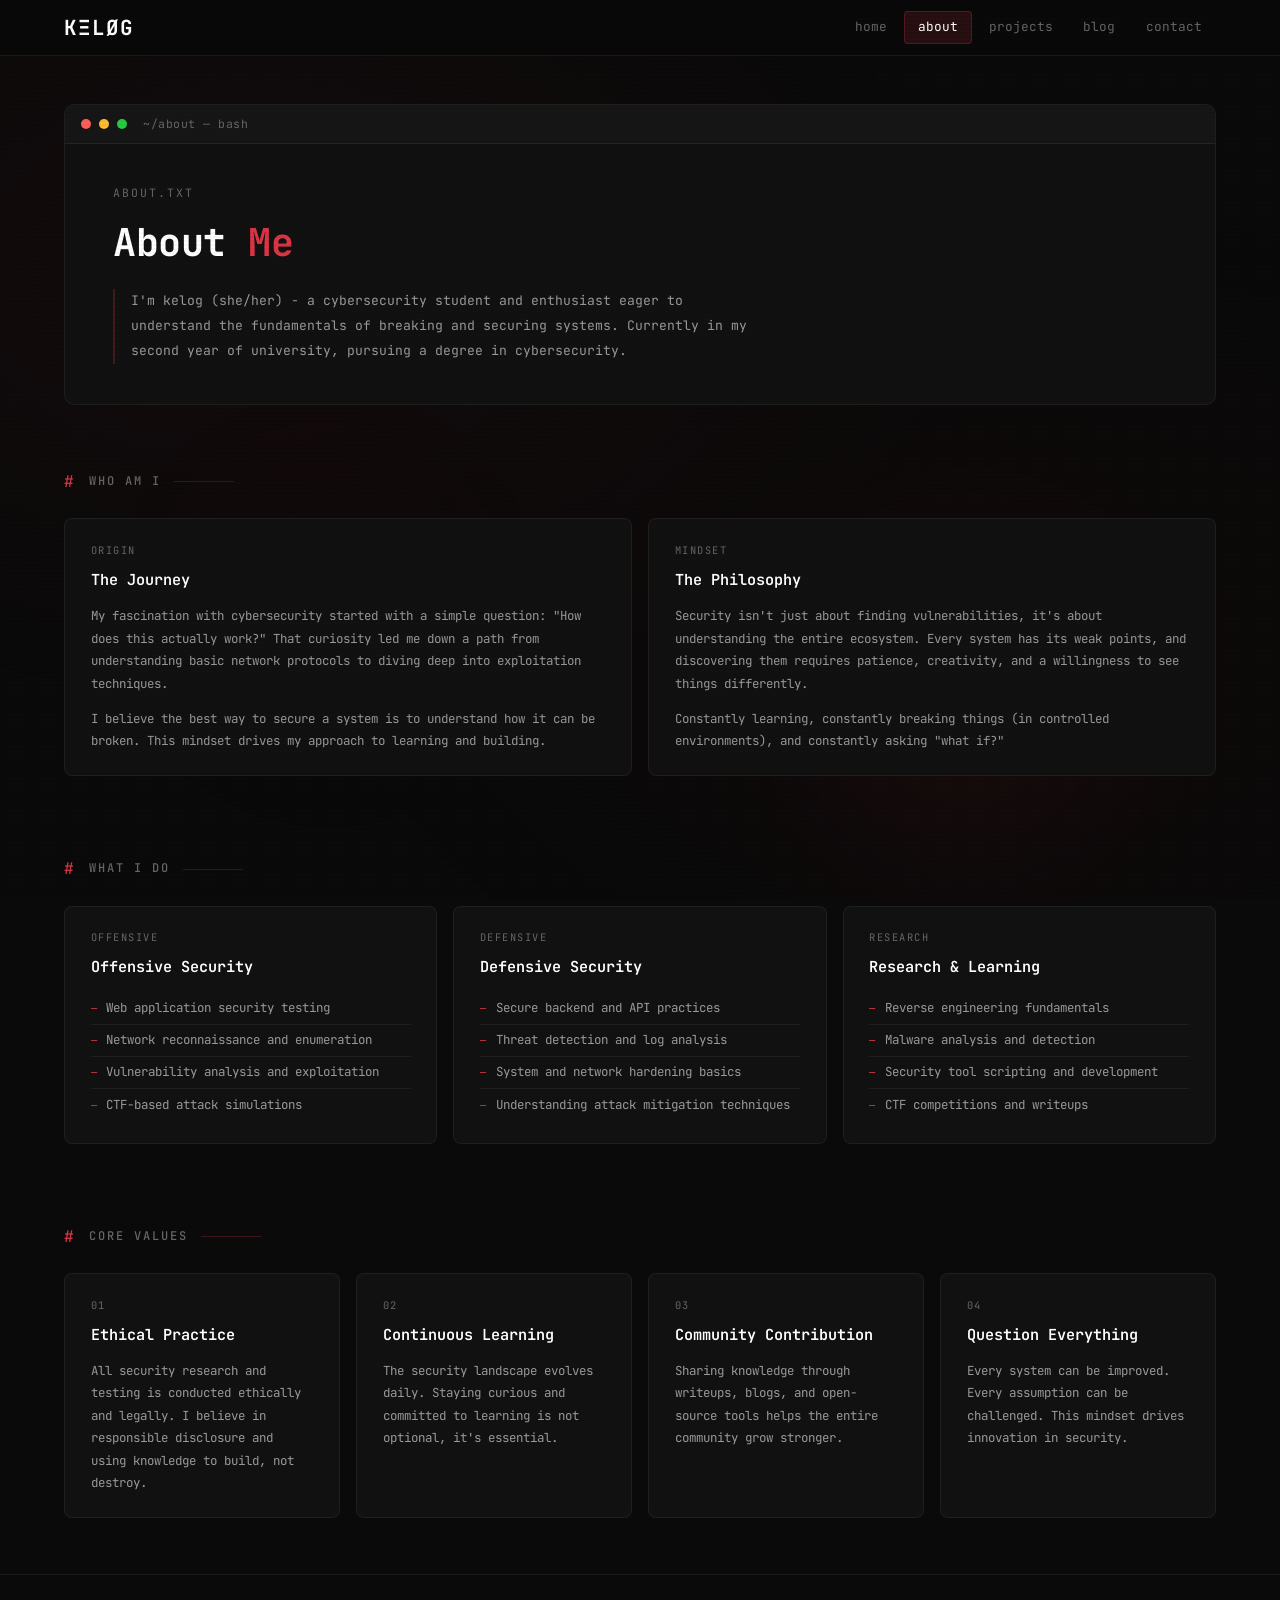
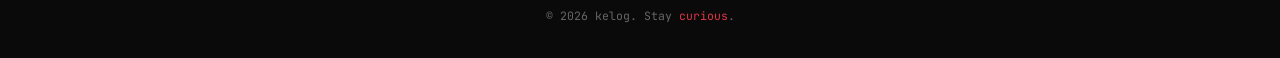
==== commit 1b955031: "design update" ====
--- a/about.html
+++ b/about.html
@@ -5,635 +5,323 @@
     <meta charset="UTF-8">
     <meta name="viewport" content="width=device-width, initial-scale=1.0">
     <link rel="stylesheet" href="https://cdnjs.cloudflare.com/ajax/libs/font-awesome/6.5.1/css/all.min.css">
-    <title>About - 0KeX</title>
+    <link href="https://fonts.googleapis.com/css2?family=JetBrains+Mono:wght@300;400;500;600;700&display=swap"
+        rel="stylesheet">
+    <link rel="stylesheet" href="style.css">
+    <title>About | kelog</title>
     <style>
-        * {
-            margin: 0;
-            padding: 0;
-            box-sizing: border-box;
-        }
-
-        body {
-            font-family: 'Inter', -apple-system, BlinkMacSystemFont, 'Segoe UI', sans-serif;
-            background: #0d0d0d;
-            color: #e8e8e8;
-            overflow-x: hidden;
-        }
-
-        /* Subtle Background Graphics */
-        .bg-graphics {
-            position: fixed;
-            top: 0;
-            left: 0;
-            width: 100%;
-            height: 100%;
-            z-index: 0;
-            pointer-events: none;
-            overflow: hidden;
-        }
-
-        /* Mesh gradient background */
-        .bg-grid {
-            position: absolute;
-            top: 0;
-            left: 0;
-            width: 100%;
-            height: 100%;
-            background:
-                radial-gradient(ellipse at 20% 30%, rgba(220, 53, 69, 0.08) 0%, transparent 50%),
-                radial-gradient(ellipse at 80% 70%, rgba(139, 0, 0, 0.06) 0%, transparent 50%);
-        }
-
-        /* Subtle animated orbs */
-        .bg-orb {
-            position: absolute;
-            border-radius: 50%;
-            filter: blur(60px);
-            opacity: 0.4;
-            animation: float 20s infinite ease-in-out;
-        }
-
-        .bg-orb:nth-child(2) {
-            width: 350px;
-            height: 350px;
-            background: radial-gradient(circle, rgba(220, 53, 69, 0.15), transparent 70%);
-            top: 10%;
-            right: 10%;
-            animation-delay: 0s;
-        }
-
-        .bg-orb:nth-child(3) {
-            width: 250px;
-            height: 250px;
-            background: radial-gradient(circle, rgba(139, 0, 0, 0.12), transparent 70%);
-            bottom: 20%;
-            left: 15%;
-            animation-delay: 10s;
-        }
-
-        /* Blob Graphics */
-        .bg-blob {
-            position: absolute;
-            filter: blur(40px);
-            opacity: 0.5;
-            animation: blobFloat 25s infinite ease-in-out;
-        }
-
-        .bg-blob:nth-child(4) {
-            width: 500px;
-            height: 500px;
-            background: radial-gradient(circle, rgba(220, 53, 69, 0.35), rgba(220, 53, 69, 0.1) 50%, transparent 70%);
-            top: 50%;
-            right: 5%;
-            border-radius: 45% 55% 60% 40% / 55% 45% 55% 45%;
-            animation-delay: 0s;
-        }
-
-        .bg-blob:nth-child(5) {
-            width: 450px;
-            height: 450px;
-            background: radial-gradient(circle, rgba(255, 69, 78, 0.3), rgba(255, 69, 78, 0.08) 50%, transparent 70%);
-            top: 15%;
-            left: 8%;
-            border-radius: 60% 40% 50% 50% / 40% 60% 40% 60%;
-            animation-delay: 8s;
-        }
-
-        .bg-blob:nth-child(6) {
-            width: 400px;
-            height: 400px;
-            background: radial-gradient(circle, rgba(139, 0, 0, 0.32), rgba(139, 0, 0, 0.1) 50%, transparent 70%);
-            bottom: 10%;
-            right: 25%;
-            border-radius: 50% 50% 40% 60% / 60% 40% 60% 40%;
-            animation-delay: 15s;
-        }
-
-        .bg-blob:nth-child(7) {
-            width: 380px;
-            height: 380px;
-            background: radial-gradient(circle, rgba(220, 53, 69, 0.28), rgba(220, 53, 69, 0.08) 50%, transparent 70%);
-            bottom: 35%;
-            left: 3%;
-            border-radius: 55% 45% 55% 45% / 45% 55% 45% 55%;
-            animation-delay: 20s;
-        }
-
-        @keyframes float {
-
-            0%,
-            100% {
-                transform: translate(0, 0);
-            }
-
-            33% {
-                transform: translate(30px, -30px);
-            }
-
-            66% {
-                transform: translate(-20px, 20px);
-            }
-        }
-
-        @keyframes blobFloat {
-
-            0%,
-            100% {
-                transform: translate(0, 0) rotate(0deg);
-                border-radius: 45% 55% 60% 40% / 55% 45% 55% 45%;
-            }
-
-            25% {
-                transform: translate(30px, -40px) rotate(90deg);
-                border-radius: 55% 45% 40% 60% / 45% 55% 45% 55%;
-            }
-
-            50% {
-                transform: translate(-40px, 30px) rotate(180deg);
-                border-radius: 50% 50% 60% 40% / 60% 40% 60% 40%;
-            }
-
-            75% {
-                transform: translate(20px, 40px) rotate(270deg);
-                border-radius: 60% 40% 50% 50% / 40% 60% 40% 60%;
-            }
-        }
-
-        /* Header */
-        header {
-            position: fixed;
-            top: 0;
-            width: 100%;
-            background: rgba(13, 13, 13, 0.7);
-            backdrop-filter: blur(30px);
-            padding: 1.2rem 5%;
-            display: flex;
-            justify-content: space-between;
-            align-items: center;
-            z-index: 1000;
-            border-bottom: 1px solid rgba(255, 255, 255, 0.05);
-        }
-
-        .logo {
-            font-size: 1.4rem;
+        /* ── ABOUT PAGE SPECIFIC ── */
+
+        /* Page hero */
+        .page-hero {
+            padding: 3rem 0 1.5rem;
+        }
+
+        .page-hero .window-body {
+            padding: 2.5rem 3rem;
+        }
+
+        .page-hero-label {
+            font-size: 0.72rem;
+            color: var(--text-dim);
+            text-transform: uppercase;
+            letter-spacing: 2px;
+            margin-bottom: 0.6rem;
+        }
+
+        .page-hero h1 {
+            font-family: var(--mono);
+            font-size: 2.4rem;
             font-weight: 700;
             color: #fff;
-            letter-spacing: 1px;
-            text-decoration: none;
-        }
-
-        /* Navigation */
-        nav {
-            display: flex;
-            gap: 2rem;
-        }
-
-        nav a {
-            color: #999;
-            text-decoration: none;
-            font-size: 0.9rem;
-            transition: all 0.3s;
-            position: relative;
-            padding: 0.5rem 1rem;
-            border-radius: 8px;
-        }
-
-        nav a:hover,
-        nav a.active {
-            color: #fff;
-            background: rgba(220, 53, 69, 0.1);
-        }
-
-        /* Mobile menu toggle */
-        .menu-toggle {
-            display: none;
-            width: 30px;
-            height: 30px;
-            flex-direction: column;
-            justify-content: space-around;
-            cursor: pointer;
-        }
-
-        .menu-toggle span {
-            width: 100%;
-            height: 2px;
-            background: #dc3545;
-            transition: all 0.3s;
-        }
-
-        /* Main Content */
-        main {
-            position: relative;
-            z-index: 1;
-            padding-top: 80px;
-        }
-
-        .container {
-            max-width: 1400px;
-            margin: 0 auto;
-            padding: 0 5%;
-        }
-
-        /* About Hero */
-        .about-hero {
-            min-height: 50vh;
-            display: flex;
-            align-items: center;
-            justify-content: center;
-            text-align: center;
-            padding: 4rem 0;
-        }
-
-        .about-hero h1 {
-            font-size: 3.5rem;
-            color: #fff;
-            margin-bottom: 1.5rem;
-            font-weight: 700;
-            letter-spacing: 2px;
-        }
-
-        .about-hero p {
-            font-size: 1.1rem;
-            color: #aaa;
-            max-width: 800px;
-            margin: 0 auto;
-            line-height: 1.8;
-        }
-
-        /* Content Sections */
-        .about-section {
-            padding: 3rem 0;
-        }
-
-        .section-title {
-            font-size: 1.8rem;
-            color: #fff;
-            font-weight: 600;
-            margin-bottom: 2rem;
-        }
-
-        .content-grid {
-            display: grid;
-            grid-template-columns: repeat(auto-fit, minmax(300px, 1fr));
-            gap: 1.5rem;
-            margin-top: 2rem;
-        }
-
-        .content-block {
-            background: rgba(30, 30, 30, 0.4);
-            border: 1px solid rgba(255, 255, 255, 0.05);
-            padding: 2rem;
-            line-height: 1.8;
-            transition: all 0.3s;
-            border-radius: 16px;
-            backdrop-filter: blur(10px);
-        }
-
-        .content-block:hover {
-            border-color: rgba(220, 53, 69, 0.3);
-            transform: translateY(-5px);
-            background: rgba(30, 30, 30, 0.7);
-            box-shadow: 0 8px 30px rgba(0, 0, 0, 0.3);
-        }
-
-        .content-block h3 {
-            color: #fff;
-            font-size: 1.3rem;
             margin-bottom: 1rem;
-            font-weight: 600;
-        }
-
-        .content-block p {
-            color: #aaa;
-            margin-bottom: 1rem;
-            font-size: 0.95rem;
-        }
-
-        .content-block ul {
-            list-style: none;
-            padding-left: 0;
-        }
-
-        .content-block li {
-            color: #aaa;
-            padding: 0.5rem 0;
-            padding-left: 1.5rem;
-            position: relative;
-            font-size: 0.95rem;
-        }
-
-        .content-block li::before {
-            content: '•';
-            color: #dc3545;
-            position: absolute;
-            left: 0;
-            font-weight: bold;
-        }
-
-        /* Full Width Section */
-        .full-width-section {
-            background: rgba(30, 30, 30, 0.4);
-            border: 1px solid rgba(255, 255, 255, 0.05);
-            padding: 2.5rem;
-            margin: 2rem 0;
-            transition: all 0.3s;
-            border-radius: 16px;
-            backdrop-filter: blur(10px);
-        }
-
-        .full-width-section:hover {
-            border-color: rgba(220, 53, 69, 0.3);
-            box-shadow: 0 8px 30px rgba(0, 0, 0, 0.3);
-            background: rgba(30, 30, 30, 0.7);
-        }
-
-        .full-width-section h3 {
-            color: #fff;
-            font-size: 1.3rem;
-            margin-bottom: 1rem;
-            font-weight: 600;
-        }
-
-        .full-width-section p {
-            color: #aaa;
-            line-height: 1.8;
-            margin-bottom: 1rem;
-            font-size: 0.95rem;
+            letter-spacing: -0.5px;
+        }
+
+        .page-hero h1 span {
+            color: var(--red);
+        }
+
+        .page-hero p {
+            font-family: var(--mono);
+            font-size: 0.82rem;
+            color: var(--text-mid);
+            max-width: 640px;
+            line-height: 1.9;
+            border-left: 2px solid var(--border-red);
+            padding-left: 1rem;
         }
 
         /* Timeline */
         .timeline {
             position: relative;
-            padding-left: 2rem;
-            border-left: 2px solid rgba(220, 53, 69, 0.3);
+            padding-left: 1.8rem;
+            border-left: 1px solid var(--border-red);
         }
 
         .timeline-item {
-            margin-bottom: 2.5rem;
+            margin-bottom: 2rem;
             position: relative;
         }
 
         .timeline-item::before {
             content: '';
             position: absolute;
-            left: -2.5rem;
-            top: 0;
-            width: 10px;
-            height: 10px;
-            background: #dc3545;
+            left: -2.15rem;
+            top: 0.3rem;
+            width: 8px;
+            height: 8px;
+            background: var(--red);
             border-radius: 50%;
-            box-shadow: 0 0 10px rgba(220, 53, 69, 0.5);
+            box-shadow: 0 0 8px rgba(220, 53, 69, 0.5);
         }
 
         .timeline-item h4 {
+            font-family: var(--mono);
+            font-size: 0.88rem;
+            font-weight: 600;
             color: #fff;
-            margin-bottom: 0.5rem;
-            font-size: 1.1rem;
-            font-weight: 600;
-        }
-
-        .timeline-item span {
-            color: #666;
-            font-size: 0.85rem;
+            margin-bottom: 0.2rem;
+        }
+
+        .timeline-item .tl-date {
+            font-size: 0.7rem;
+            color: var(--text-dim);
+            margin-bottom: 0.4rem;
+            display: block;
         }
 
         .timeline-item p {
-            color: #aaa;
-            margin-top: 0.5rem;
-            line-height: 1.6;
-            font-size: 0.95rem;
-        }
-
-        /* Stats Grid */
-        .stats-grid {
+            font-size: 0.78rem;
+            color: var(--text-mid);
+            line-height: 1.8;
+        }
+
+        /* Focus list inside cards */
+        .focus-list {
+            list-style: none;
+            padding: 0;
+            margin-top: 0.2rem;
+        }
+
+        .focus-list li {
+            font-family: var(--mono);
+            font-size: 0.78rem;
+            color: var(--text-mid);
+            padding: 0.35rem 0;
+            border-bottom: 1px solid var(--border);
+            display: flex;
+            align-items: baseline;
+            gap: 0.6rem;
+        }
+
+        .focus-list li:last-child {
+            border-bottom: none;
+        }
+
+        .focus-list li::before {
+            content: '—';
+            color: var(--red);
+            font-size: 0.65rem;
+            flex-shrink: 0;
+        }
+
+        /* Value cards — 2-col on wide, 1-col on small */
+        .values-grid {
             display: grid;
-            grid-template-columns: repeat(auto-fit, minmax(200px, 1fr));
-            gap: 1.5rem;
-            margin: 3rem 0;
+            grid-template-columns: repeat(auto-fit, minmax(260px, 1fr));
+            gap: 1rem;
+        }
+
+        /* Stat row */
+        .stats-row {
+            display: grid;
+            grid-template-columns: repeat(auto-fit, minmax(150px, 1fr));
+            gap: 1rem;
+            margin: 2rem 0;
         }
 
         .stat-card {
+            background: var(--bg2);
+            border: 1px solid var(--border);
+            border-radius: 8px;
+            padding: 1.4rem 1rem;
             text-align: center;
-            padding: 2rem;
-            background: rgba(30, 30, 30, 0.4);
-            border: 1px solid rgba(255, 255, 255, 0.05);
-            transition: all 0.3s;
-            border-radius: 16px;
-            backdrop-filter: blur(10px);
+            transition: border-color 0.08s, background 0.08s;
         }
 
         .stat-card:hover {
-            transform: translateY(-5px);
-            border-color: rgba(220, 53, 69, 0.3);
-            box-shadow: 0 8px 30px rgba(0, 0, 0, 0.3);
-            background: rgba(30, 30, 30, 0.7);
+            border-color: var(--red);
+            background: var(--bg3);
         }
 
         .stat-number {
-            font-size: 2.5rem;
-            color: #dc3545;
+            font-family: var(--mono);
+            font-size: 2rem;
             font-weight: 700;
-            margin-bottom: 0.5rem;
+            color: var(--red);
+            line-height: 1;
+            margin-bottom: 0.4rem;
         }
 
         .stat-label {
-            color: #aaa;
-            font-size: 0.9rem;
-        }
-
-        /* Footer */
-        footer {
-            text-align: center;
-            padding: 2.5rem;
-            color: #555;
-            font-size: 0.85rem;
-            border-top: 1px solid rgba(255, 255, 255, 0.03);
-            margin-top: 2rem;
+            font-family: var(--mono);
+            font-size: 0.7rem;
+            color: var(--text-dim);
+            text-transform: uppercase;
+            letter-spacing: 1px;
         }
 
         /* Responsive */
-        @media (max-width: 968px) {
-            nav {
-                position: fixed;
-                top: 73px;
-                right: -100%;
-                width: 280px;
-                height: calc(100vh - 73px);
-                background: rgba(13, 13, 13, 0.98);
-                backdrop-filter: blur(30px);
-                flex-direction: column;
-                gap: 0;
+        @media (max-width: 900px) {
+            .page-hero .window-body {
                 padding: 2rem;
-                border-left: 1px solid rgba(255, 255, 255, 0.05);
-                transition: right 0.3s;
             }
 
-            nav.active {
-                right: 0;
-            }
-
-            nav a {
-                padding: 1rem;
-                border-bottom: 1px solid rgba(255, 255, 255, 0.05);
-                border-radius: 0;
-            }
-
-            .menu-toggle {
-                display: flex;
-            }
-
-            .about-hero h1 {
-                font-size: 2.5rem;
-            }
-
-            .content-grid {
-                grid-template-columns: 1fr;
-                gap: 1.5rem;
-            }
-
-            .stats-grid {
-                grid-template-columns: 1fr;
-            }
-        }
-
-        @media (max-width: 640px) {
-            .about-hero h1 {
-                font-size: 2rem;
-            }
-
-            .section-title {
-                font-size: 1.4rem;
+            .page-hero h1 {
+                font-size: 1.8rem;
             }
         }
     </style>
 </head>
 
 <body>
-    <!-- Background Graphics -->
+
     <div class="bg-graphics">
         <div class="bg-grid"></div>
-        <div class="bg-orb"></div>
-        <div class="bg-orb"></div>
-        <div class="bg-blob"></div>
-        <div class="bg-blob"></div>
+        <div class="bg-dots"></div>
         <div class="bg-blob"></div>
         <div class="bg-blob"></div>
     </div>
 
-    <!-- Header -->
     <header>
         <a href="index.html" class="logo">KΞLØG</a>
         <div class="menu-toggle" onclick="toggleMenu()">
-            <span></span>
-            <span></span>
-            <span></span>
+            <span></span><span></span><span></span>
         </div>
         <nav id="nav">
-            <a href="index.html">Home</a>
-            <a href="about.html" class="active">About</a>
-            <a href="projects.html">Projects</a>
-            <a href="blogs.html">Blog</a>
-            <a href="contact.html">Contact</a>
+            <a href="index.html">home</a>
+            <a href="about.html" class="active">about</a>
+            <a href="projects.html">projects</a>
+            <a href="blogs.html">blog</a>
+            <a href="contact.html">contact</a>
         </nav>
     </header>
 
-    <!-- Main Content -->
     <main>
         <div class="container">
-            <!-- About Hero -->
-            <section class="about-hero">
-                <div>
-                    <h1>About Me</h1>
-                    <p>Hello there! I'm kelog (she/her) and I'm a cybersecurity student and an
-                        enthusiast eager to understand the fundamentals of breaking and securing systems. I'm currently
-                        in my second year of university, pursuing my degree in cybersecurity.</p>
+
+            <!-- Page Hero -->
+            <section class="page-hero">
+                <div class="window">
+                    <div class="window-bar">
+                        <div class="dot r"></div>
+                        <div class="dot y"></div>
+                        <div class="dot g"></div>
+                        <span class="window-title">~/about — bash</span>
+                    </div>
+                    <div class="window-body">
+                        <div class="page-hero-label">about.txt</div>
+                        <h1>About <span>Me</span></h1>
+                        <p>I'm kelog (she/her) - a cybersecurity student and enthusiast eager to understand the
+                            fundamentals of breaking and securing systems. Currently in my second year of university,
+                            pursuing a degree in cybersecurity.</p>
+                    </div>
                 </div>
             </section>
 
-            <!-- Who I Am Section -->
-            <section class="about-section">
-                <h2 class="section-title">Who I Am</h2>
-                <div class="content-grid">
-                    <div class="content-block">
+            <!-- Who I Am -->
+            <section>
+                <div class="section-header">
+                    <h2 class="section-title">who am i</h2>
+                </div>
+                <div class="grid">
+                    <div class="card">
+                        <div class="card-label">origin</div>
                         <h3>The Journey</h3>
                         <p>My fascination with cybersecurity started with a simple question: "How does this actually
-                            work?" That curiosity led me down a path of exploration, from understanding basic network
-                            protocols to diving deep into exploitation techniques.</p>
-                        <p>I believe the best way to secure a system is to understand how it can be broken. This mindset
-                            drives my approach to learning and building.</p>
-                    </div>
-                    <div class="content-block">
+                            work?" That curiosity led me down a path from understanding basic network protocols to
+                            diving deep into exploitation techniques.</p>
+                        <p style="margin-top:0.8rem;">I believe the best way to secure a system is to understand how it
+                            can be broken. This mindset drives my approach to learning and building.</p>
+                    </div>
+                    <div class="card">
+                        <div class="card-label">mindset</div>
                         <h3>The Philosophy</h3>
-                        <p>Security isn't just about finding vulnerabilities—it's about understanding the entire
+                        <p>Security isn't just about finding vulnerabilities, it's about understanding the entire
                             ecosystem. Every system has its weak points, and discovering them requires patience,
                             creativity, and a willingness to see things differently.</p>
-                        <p>I'm constantly learning, constantly breaking things (in controlled environments), and
-                            constantly asking "what if?"</p>
+                        <p style="margin-top:0.8rem;">Constantly learning, constantly breaking things (in controlled
+                            environments), and constantly asking "what if?"</p>
                     </div>
                 </div>
             </section>
 
-            <!-- What I Do Section -->
-            <section class="about-section">
-                <h2 class="section-title">What I Do</h2>
-                <div class="full-width-section">
-                    <h3>Areas of Focus</h3>
-                    <p>My work spans multiple domains within cybersecurity, each offering unique challenges and learning
-                        opportunities. I approach each area with the same curiosity that got me started in this field.
-                    </p>
-
-                    <div class="content-grid" style="margin-top: 2rem;">
-                        <div class="content-block">
-                            <h3>Offensive Security</h3>
-                            <ul>
-                                <li>Web application security testing</li>
-                                <li>Network reconnaissance and enumeration</li>
-                                <li>Vulnerability analysis and exploitation</li>
-                                <li>CTF-based attack simulations</li>
-                            </ul>
-                        </div>
-                        <div class="content-block">
-                            <h3>Defensive Security</h3>
-                            <ul>
-                                <li>Secure backend and API practices</li>
-                                <li>Threat detection and log analysis</li>
-                                <li>System and network hardening basics</li>
-                                <li>Understanding attack mitigation techniques</li>
-                            </ul>
-                        </div>
-                        <div class="content-block">
-                            <h3>Research & Learning</h3>
-                            <ul>
-                                <li>Reverse engineering fundamentals</li>
-                                <li>Malware analysis and detection</li>
-                                <li>Security tool scripting and development</li>
-                                <li>CTF competitions and writeups</li>
-                            </ul>
-                        </div>
+            <!-- What I Do -->
+            <section>
+                <div class="section-header">
+                    <h2 class="section-title">what i do</h2>
+                </div>
+                <div class="grid">
+                    <div class="card">
+                        <div class="card-label">offensive</div>
+                        <h3>Offensive Security</h3>
+                        <ul class="focus-list">
+                            <li>Web application security testing</li>
+                            <li>Network reconnaissance and enumeration</li>
+                            <li>Vulnerability analysis and exploitation</li>
+                            <li>CTF-based attack simulations</li>
+                        </ul>
+                    </div>
+                    <div class="card">
+                        <div class="card-label">defensive</div>
+                        <h3>Defensive Security</h3>
+                        <ul class="focus-list">
+                            <li>Secure backend and API practices</li>
+                            <li>Threat detection and log analysis</li>
+                            <li>System and network hardening basics</li>
+                            <li>Understanding attack mitigation techniques</li>
+                        </ul>
+                    </div>
+                    <div class="card">
+                        <div class="card-label">research</div>
+                        <h3>Research & Learning</h3>
+                        <ul class="focus-list">
+                            <li>Reverse engineering fundamentals</li>
+                            <li>Malware analysis and detection</li>
+                            <li>Security tool scripting and development</li>
+                            <li>CTF competitions and writeups</li>
+                        </ul>
                     </div>
                 </div>
             </section>
 
-            <!-- Values Section -->
-            <section class="about-section">
-                <h2 class="section-title">Core Values</h2>
-                <div class="content-grid">
-                    <div class="content-block">
+            <!-- Core Values -->
+            <section>
+                <div class="section-header">
+                    <h2 class="section-title">core values</h2>
+                </div>
+                <div class="values-grid">
+                    <div class="card">
+                        <div class="card-label">01</div>
                         <h3>Ethical Practice</h3>
                         <p>All security research and testing is conducted ethically and legally. I believe in
                             responsible disclosure and using knowledge to build, not destroy.</p>
                     </div>
-                    <div class="content-block">
+                    <div class="card">
+                        <div class="card-label">02</div>
                         <h3>Continuous Learning</h3>
                         <p>The security landscape evolves daily. Staying curious and committed to learning is not
                             optional, it's essential.</p>
                     </div>
-                    <div class="content-block">
+                    <div class="card">
+                        <div class="card-label">03</div>
                         <h3>Community Contribution</h3>
                         <p>Sharing knowledge through writeups, blogs, and open-source tools helps the entire community
                             grow stronger.</p>
                     </div>
-                    <div class="content-block">
+                    <div class="card">
+                        <div class="card-label">04</div>
                         <h3>Question Everything</h3>
                         <p>Every system can be improved. Every assumption can be challenged. This mindset drives
                             innovation in security.</p>
@@ -644,16 +332,13 @@
         </div>
     </main>
 
-    <!-- Footer -->
     <footer>
-        <p>© 2026 kelog. Stay curious.</p>
+        <p>© 2026 kelog. Stay <span>curious</span>.</p>
     </footer>
 
     <script>
-        // Mobile menu toggle
         function toggleMenu() {
-            const nav = document.getElementById('nav');
-            nav.classList.toggle('active');
+            document.getElementById('nav').classList.toggle('active');
         }
     </script>
 </body>
--- a/style.css
+++ b/style.css
@@ -0,0 +1,634 @@
+/* ═══════════════════════════════════════════
+   KΞLØG — shared theme stylesheet
+   Link: Google Fonts + Font Awesome before this
+   <link href="https://fonts.googleapis.com/css2?family=JetBrains+Mono:wght@300;400;500;600;700&display=swap" rel="stylesheet">
+   <link rel="stylesheet" href="https://cdnjs.cloudflare.com/ajax/libs/font-awesome/6.5.1/css/all.min.css">
+   <link rel="stylesheet" href="style.css">
+═══════════════════════════════════════════ */
+
+/* ── VARIABLES ── */
+:root {
+    --red: #dc3545;
+    --red-dim: rgba(220, 53, 69, 0.15);
+    --red-glow: rgba(220, 53, 69, 0.4);
+    --bg: #0a0a0a;
+    --bg2: #111111;
+    --bg3: #161616;
+    --border: rgba(255, 255, 255, 0.06);
+    --border-red: rgba(220, 53, 69, 0.25);
+    --text: #d4d4d4;
+    --text-dim: #666;
+    --text-mid: #999;
+    --green: #4ec94e;
+    --yellow: #e0c070;
+    --mono: 'JetBrains Mono', 'Fira Code', monospace;
+}
+
+/* ── RESET ── */
+* {
+    margin: 0;
+    padding: 0;
+    box-sizing: border-box;
+}
+
+/* ── BASE ── */
+body {
+    font-family: var(--mono);
+    background: var(--bg);
+    color: var(--text);
+    overflow-x: hidden;
+    font-size: 14px;
+    line-height: 1.6;
+}
+
+/* Scanline overlay */
+body::after {
+    content: '';
+    position: fixed;
+    top: 0;
+    left: 0;
+    width: 100%;
+    height: 100%;
+    background: repeating-linear-gradient(0deg,
+            transparent,
+            transparent 2px,
+            rgba(0, 0, 0, 0.03) 2px,
+            rgba(0, 0, 0, 0.03) 4px);
+    pointer-events: none;
+    z-index: 9999;
+}
+
+/* ── BACKGROUND ── */
+.bg-graphics {
+    position: fixed;
+    top: 0;
+    left: 0;
+    width: 100%;
+    height: 100%;
+    z-index: 0;
+    pointer-events: none;
+    overflow: hidden;
+}
+
+.bg-grid {
+    position: absolute;
+    top: 0;
+    left: 0;
+    width: 100%;
+    height: 100%;
+    background:
+        radial-gradient(ellipse at 20% 30%, rgba(220, 53, 69, 0.05) 0%, transparent 50%),
+        radial-gradient(ellipse at 80% 70%, rgba(139, 0, 0, 0.04) 0%, transparent 50%);
+}
+
+.bg-dots {
+    position: absolute;
+    top: 0;
+    left: 0;
+    width: 100%;
+    height: 100%;
+    background-image: radial-gradient(circle, rgba(220, 53, 69, 0.08) 1px, transparent 1px);
+    background-size: 32px 32px;
+    opacity: 0.5;
+}
+
+.bg-blob {
+    position: absolute;
+    filter: blur(70px);
+    opacity: 0.3;
+    animation: blobFloat 25s infinite ease-in-out;
+}
+
+.bg-blob:nth-child(3) {
+    width: 500px;
+    height: 500px;
+    background: radial-gradient(circle, rgba(220, 53, 69, 0.25), transparent 70%);
+    top: 50%;
+    right: 5%;
+    border-radius: 45% 55% 60% 40% / 55% 45% 55% 45%;
+}
+
+.bg-blob:nth-child(4) {
+    width: 400px;
+    height: 400px;
+    background: radial-gradient(circle, rgba(139, 0, 0, 0.2), transparent 70%);
+    bottom: 10%;
+    left: 10%;
+    border-radius: 60% 40% 50% 50% / 40% 60% 40% 60%;
+    animation-delay: 12s;
+}
+
+@keyframes blobFloat {
+
+    0%,
+    100% {
+        transform: translate(0, 0) rotate(0deg);
+    }
+
+    33% {
+        transform: translate(30px, -40px) rotate(60deg);
+    }
+
+    66% {
+        transform: translate(-30px, 30px) rotate(120deg);
+    }
+}
+
+/* ── HEADER ── */
+header {
+    position: fixed;
+    top: 0;
+    width: 100%;
+    background: rgba(10, 10, 10, 0.85);
+    backdrop-filter: blur(20px);
+    padding: 0 5%;
+    height: 56px;
+    display: flex;
+    align-items: center;
+    justify-content: space-between;
+    z-index: 1000;
+    border-bottom: 1px solid var(--border);
+}
+
+.logo {
+    font-family: var(--mono);
+    font-size: 1.3rem;
+    font-weight: 700;
+    color: #fff;
+    text-decoration: none;
+    letter-spacing: 2px;
+}
+
+nav {
+    display: flex;
+    gap: 0.2rem;
+}
+
+nav a {
+    font-family: var(--mono);
+    color: var(--text-dim);
+    text-decoration: none;
+    font-size: 0.8rem;
+    padding: 0.35rem 0.8rem;
+    border-radius: 4px;
+    transition: all 0.2s;
+    border: 1px solid transparent;
+}
+
+nav a:hover,
+nav a.active {
+    color: #fff;
+    background: var(--red-dim);
+    border-color: var(--border-red);
+}
+
+.menu-toggle {
+    display: none;
+    flex-direction: column;
+    justify-content: space-around;
+    width: 28px;
+    height: 28px;
+    cursor: pointer;
+}
+
+.menu-toggle span {
+    width: 100%;
+    height: 1.5px;
+    background: var(--red);
+    transition: all 0.3s;
+}
+
+/* ── LAYOUT ── */
+main {
+    position: relative;
+    z-index: 1;
+    padding-top: 56px;
+}
+
+.container {
+    max-width: 1300px;
+    margin: 0 auto;
+    padding: 0 5%;
+}
+
+/* ── WINDOW CHROME ── */
+.window {
+    background: var(--bg2);
+    border: 1px solid var(--border);
+    border-radius: 10px;
+    overflow: hidden;
+    transition: border-color 0.3s;
+}
+
+.window:hover {
+    border-color: var(--border-red);
+}
+
+.window-bar {
+    padding: 0.6rem 1rem;
+    background: var(--bg3);
+    border-bottom: 1px solid var(--border);
+    display: flex;
+    align-items: center;
+    gap: 0.5rem;
+}
+
+.dot {
+    width: 10px;
+    height: 10px;
+    border-radius: 50%;
+}
+
+.dot.r {
+    background: #ff5f57;
+}
+
+.dot.y {
+    background: #ffbd2e;
+}
+
+.dot.g {
+    background: #28ca41;
+}
+
+.window-title {
+    font-size: 0.72rem;
+    color: var(--text-dim);
+    margin-left: 0.5rem;
+    letter-spacing: 0.5px;
+}
+
+.window-body {
+    padding: 2rem;
+}
+
+/* ── SECTION HEADER ── */
+section {
+    padding: 2.5rem 0;
+}
+
+.section-header {
+    display: flex;
+    justify-content: space-between;
+    align-items: center;
+    margin-bottom: 1.5rem;
+}
+
+.section-title {
+    font-family: var(--mono);
+    font-size: 0.75rem;
+    font-weight: 500;
+    color: var(--text-dim);
+    text-transform: uppercase;
+    letter-spacing: 2px;
+    display: flex;
+    align-items: center;
+    gap: 0.8rem;
+}
+
+.section-title::before {
+    content: '#';
+    color: var(--red);
+    font-size: 1rem;
+}
+
+.section-title::after {
+    content: '';
+    display: block;
+    width: 60px;
+    height: 1px;
+    background: var(--border-red);
+}
+
+.more-link {
+    font-family: var(--mono);
+    font-size: 0.75rem;
+    color: var(--text-dim);
+    text-decoration: none;
+    transition: color 0.2s;
+    display: flex;
+    align-items: center;
+    gap: 0.4rem;
+}
+
+.more-link:hover {
+    color: var(--red);
+}
+
+/* ── GRID ── */
+.grid {
+    display: grid;
+    grid-template-columns: repeat(auto-fit, minmax(290px, 1fr));
+    gap: 1rem;
+}
+
+/* ── CARDS ── */
+.card {
+    background: var(--bg2);
+    border: 1px solid var(--border);
+    border-radius: 8px;
+    padding: 1.4rem 1.6rem;
+    cursor: pointer;
+    position: relative;
+    overflow: hidden;
+    transition: border-color 0.08s, background 0.08s, box-shadow 0.08s;
+}
+
+/* Left bar — snaps to full height */
+.card::after {
+    content: '';
+    position: absolute;
+    left: 0;
+    top: 0;
+    width: 2px;
+    height: 0;
+    background: var(--red);
+    transition: height 0.14s cubic-bezier(0.4, 0, 0.2, 1);
+}
+
+.card:hover {
+    border-color: var(--red);
+    background: var(--bg3);
+    box-shadow: 0 0 0 1px rgba(220, 53, 69, 0.15), 4px 0 20px rgba(220, 53, 69, 0.08);
+}
+
+.card:hover::after {
+    height: 100%;
+}
+
+.card:hover h3 {
+    color: var(--red);
+    transition: color 0.08s;
+}
+
+.card-label {
+    font-size: 0.65rem;
+    color: var(--text-dim);
+    text-transform: uppercase;
+    letter-spacing: 1.5px;
+    margin-bottom: 0.6rem;
+    font-family: var(--mono);
+}
+
+.card h3 {
+    font-family: var(--mono);
+    font-size: 0.95rem;
+    font-weight: 600;
+    color: #fff;
+    margin-bottom: 0.8rem;
+}
+
+.card p {
+    font-family: var(--mono);
+    font-size: 0.78rem;
+    color: var(--text-mid);
+    line-height: 1.8;
+}
+
+/* ── TAGS & META ── */
+.blog-meta {
+    margin-top: 1rem;
+    font-size: 0.7rem;
+    color: var(--text-dim);
+    display: flex;
+    gap: 0.5rem;
+    align-items: center;
+    font-family: var(--mono);
+}
+
+.tag {
+    display: inline-block;
+    padding: 0.15rem 0.5rem;
+    border: 1px solid var(--border-red);
+    border-radius: 3px;
+    font-size: 0.65rem;
+    color: var(--red);
+    background: var(--red-dim);
+    font-family: var(--mono);
+}
+
+/* ── CTA BUTTON ── */
+.cta-button {
+    display: inline-flex;
+    align-items: center;
+    gap: 0.6rem;
+    padding: 0.7rem 1.4rem;
+    background: transparent;
+    color: var(--red);
+    text-decoration: none;
+    font-family: var(--mono);
+    font-size: 0.82rem;
+    border: 1px solid var(--red);
+    border-radius: 6px;
+    transition: all 0.25s;
+    font-weight: 500;
+}
+
+.cta-button:hover {
+    background: var(--red);
+    color: #fff;
+    box-shadow: 0 0 20px var(--red-glow);
+}
+
+/* ── CONNECT ── */
+.connect-section {
+    padding: 2rem 0;
+}
+
+.connect {
+    text-align: center;
+    padding: 2.5rem 2rem;
+    background: var(--bg2);
+    border: 1px solid var(--border);
+    border-radius: 10px;
+    max-width: 600px;
+    margin: 0 auto;
+    position: relative;
+    overflow: hidden;
+}
+
+.connect::before {
+    content: '';
+    position: absolute;
+    top: 0;
+    left: 50%;
+    transform: translateX(-50%);
+    width: 200px;
+    height: 1px;
+    background: linear-gradient(90deg, transparent, var(--red), transparent);
+}
+
+.connect h2 {
+    font-family: var(--mono);
+    font-size: 1.4rem;
+    font-weight: 600;
+    color: #fff;
+    margin-bottom: 1.8rem;
+}
+
+.social-links {
+    display: flex;
+    justify-content: center;
+    gap: 1rem;
+}
+
+.social-icon {
+    width: 48px;
+    height: 48px;
+    border-radius: 8px;
+    background: var(--bg3);
+    border: 1px solid var(--border);
+    display: flex;
+    align-items: center;
+    justify-content: center;
+    text-decoration: none;
+    color: var(--text-dim);
+    font-size: 1.1rem;
+    transition: all 0.2s;
+}
+
+.social-icon:hover {
+    background: var(--red-dim);
+    border-color: var(--border-red);
+    color: var(--red);
+    box-shadow: 0 0 15px rgba(220, 53, 69, 0.15);
+    transform: translateY(-3px);
+}
+
+/* ── FOOTER ── */
+footer {
+    text-align: center;
+    padding: 2rem;
+    color: var(--text-dim);
+    font-size: 0.72rem;
+    font-family: var(--mono);
+    border-top: 1px solid var(--border);
+    margin-top: 1rem;
+}
+
+footer span {
+    color: var(--red);
+}
+
+/* ── LOADING ── */
+.loading {
+    font-family: var(--mono);
+    font-size: 0.78rem;
+    color: var(--text-dim);
+    padding: 2rem;
+    grid-column: 1 / -1;
+}
+
+/* ── SKILL PILLS ── */
+/* Apply inside a section with id="skills" */
+#skills .grid {
+    grid-template-columns: repeat(auto-fit, minmax(110px, 1fr));
+    gap: 0.6rem;
+}
+
+#skills .card {
+    padding: 0.8rem 1rem;
+    text-align: center;
+    background: var(--bg2);
+    border: 1px solid var(--border);
+    border-radius: 6px;
+    cursor: default;
+    position: relative;
+    overflow: hidden;
+    transition: background 0.08s, border-color 0.08s;
+}
+
+#skills .card h3 {
+    font-size: 0.78rem;
+    font-weight: 500;
+    color: var(--text-mid);
+    position: relative;
+    z-index: 1;
+    transition: color 0.08s;
+}
+
+#skills .card::before {
+    content: attr(data-lang);
+    display: block;
+    font-size: 0.65rem;
+    color: var(--text-dim);
+    margin-bottom: 0.2rem;
+    position: relative;
+    z-index: 1;
+    transition: color 0.08s;
+}
+
+#skills .card::after {
+    content: '';
+    position: absolute;
+    left: 0;
+    bottom: 0;
+    width: 100%;
+    height: 0;
+    background: var(--red);
+    transition: height 0.12s cubic-bezier(0.4, 0, 0.2, 1);
+    z-index: 0;
+}
+
+#skills .card:hover {
+    border-color: var(--red);
+}
+
+#skills .card:hover::after {
+    height: 100%;
+}
+
+#skills .card:hover h3 {
+    color: #fff;
+}
+
+#skills .card:hover::before {
+    color: rgba(255, 255, 255, 0.6);
+}
+
+/* ── RESPONSIVE ── */
+@media (max-width: 900px) {
+    nav {
+        position: fixed;
+        top: 56px;
+        right: -100%;
+        width: 260px;
+        height: calc(100vh - 56px);
+        background: rgba(10, 10, 10, 0.98);
+        backdrop-filter: blur(20px);
+        flex-direction: column;
+        gap: 0;
+        padding: 1.5rem;
+        border-left: 1px solid var(--border);
+        transition: right 0.3s;
+    }
+
+    nav.active {
+        right: 0;
+    }
+
+    nav a {
+        padding: 0.9rem 1rem;
+        border-bottom: 1px solid var(--border);
+        border-radius: 0;
+        font-size: 0.85rem;
+    }
+
+    .menu-toggle {
+        display: flex;
+    }
+
+    #skills .grid {
+        grid-template-columns: repeat(3, 1fr);
+    }
+}
+
+@media (max-width: 600px) {
+    .grid {
+        grid-template-columns: 1fr;
+    }
+
+    #skills .grid {
+        grid-template-columns: repeat(3, 1fr);
+    }
+}
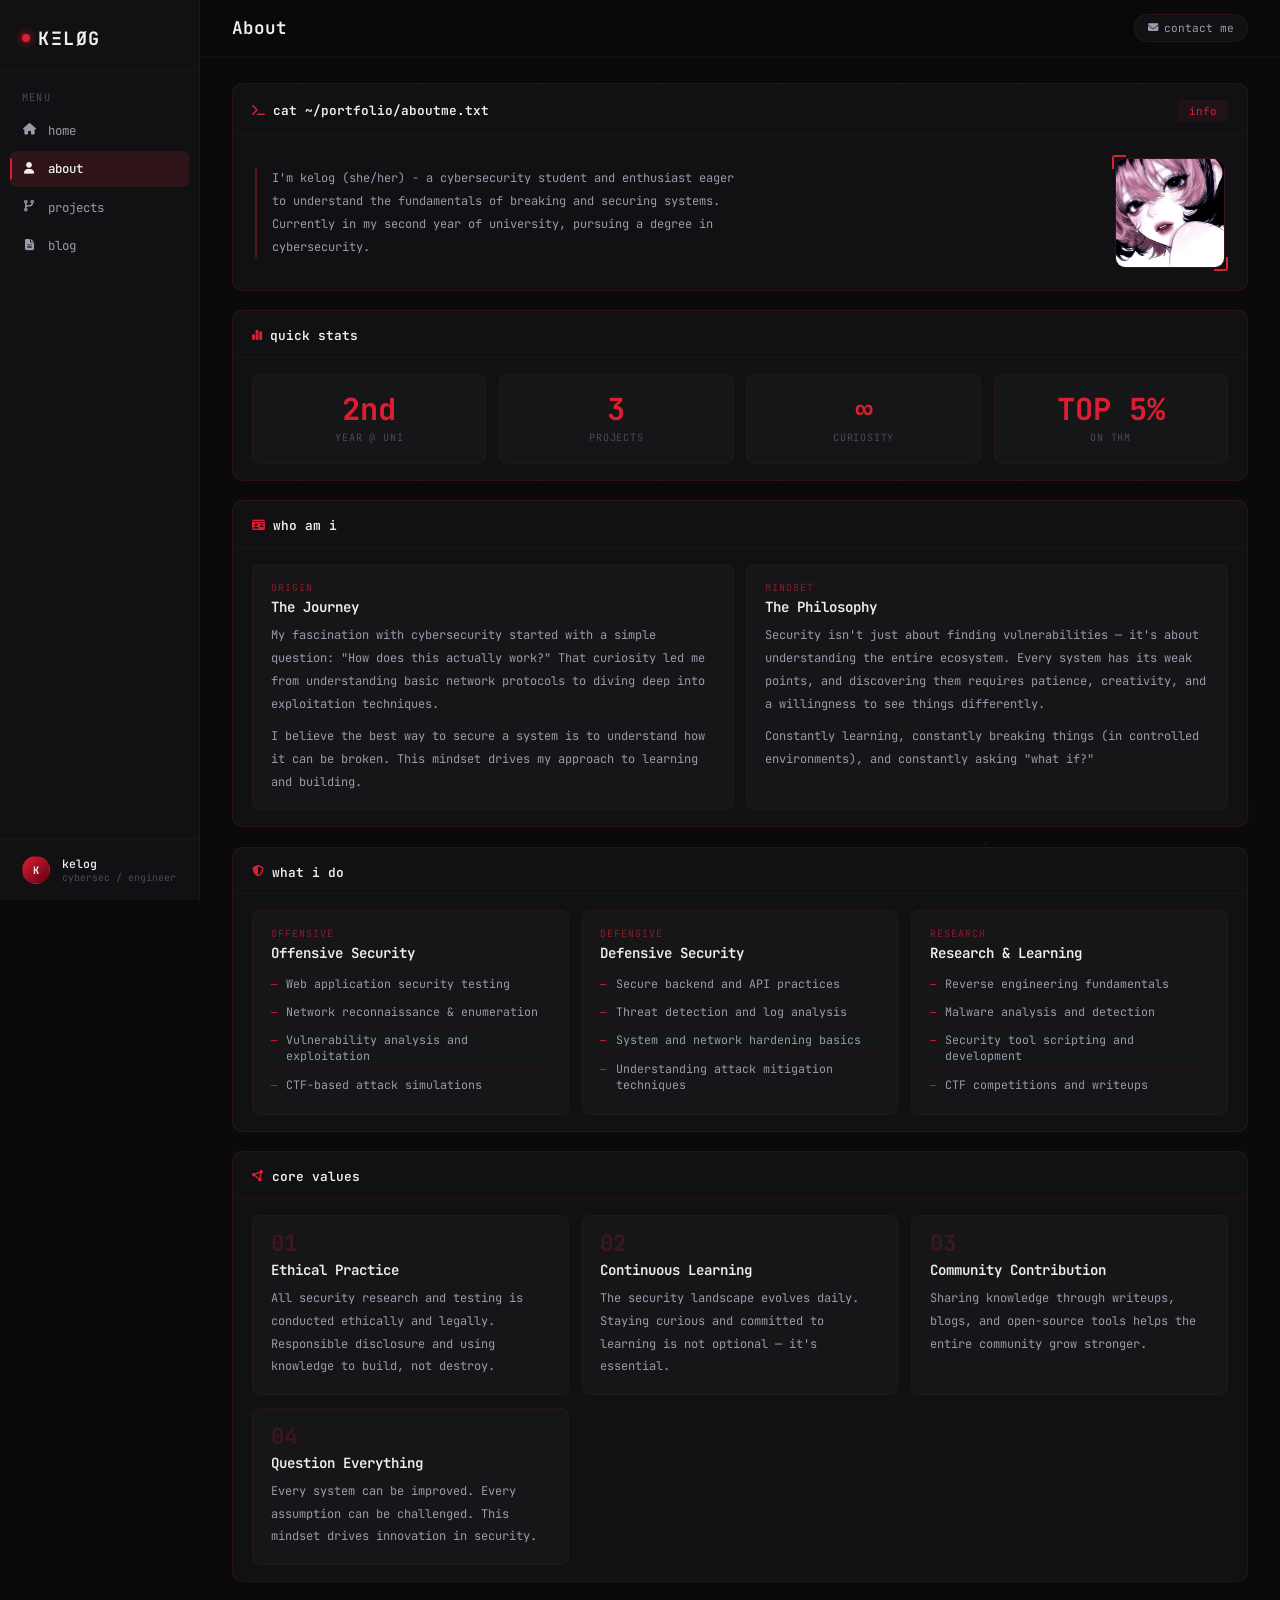
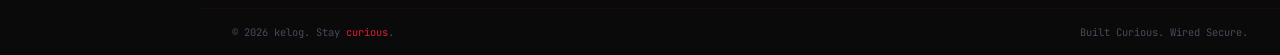
==== commit f395801a: "design update" ====
--- a/about.html
+++ b/about.html
@@ -10,94 +10,151 @@
     <link rel="stylesheet" href="style.css">
     <title>About | kelog</title>
     <style>
-        /* ── ABOUT PAGE SPECIFIC ── */
-
-        /* Page hero */
-        .page-hero {
-            padding: 3rem 0 1.5rem;
-        }
-
-        .page-hero .window-body {
-            padding: 2.5rem 3rem;
-        }
-
-        .page-hero-label {
+        /* ── ABOUT-SPECIFIC STYLES ── */
+
+        /* Intro block inside hero card */
+        .about-hero-body {
+            padding: 1.4rem;
+            display: grid;
+            grid-template-columns: 1fr auto;
+            gap: 2rem;
+            align-items: center;
+        }
+
+        .about-greeting {
+            font-size: 0.68rem;
+            color: var(--text-dim);
+            margin-bottom: 0.3rem;
+            letter-spacing: 0.05em;
+        }
+
+        .about-name {
+            font-size: 2.2rem;
+            font-weight: 700;
+            line-height: 1;
+            color: var(--text);
+            letter-spacing: -1.5px;
+            margin-bottom: 0.45rem;
+        }
+
+        .about-name .bracket {
+            color: var(--red);
+            opacity: 0.5;
+            font-weight: 300;
+        }
+
+        .about-tag {
             font-size: 0.72rem;
-            color: var(--text-dim);
+            color: var(--red);
+            margin-bottom: 1rem;
+            letter-spacing: 0.04em;
+        }
+
+        .about-bio {
+            font-size: 0.75rem;
+            color: var(--text-mid);
+            line-height: 1.9;
+            max-width: 480px;
+            border-left: 2px solid rgba(220, 30, 50, 0.3);
+            padding-left: 0.9rem;
+        }
+
+        .profile-frame {
+            position: relative;
+            flex-shrink: 0;
+        }
+
+        .profile-pic {
+            width: 110px;
+            height: 110px;
+            border-radius: 10px;
+            object-fit: cover;
+            border: 1px solid var(--border);
+            filter: grayscale(15%);
+            display: block;
+            background: var(--surface2);
+        }
+
+        .profile-corner {
+            position: absolute;
+            width: 14px;
+            height: 14px;
+            border-color: var(--red);
+            border-style: solid;
+        }
+
+        .profile-corner.tl {
+            top: -3px;
+            left: -3px;
+            border-width: 2px 0 0 2px;
+            border-radius: 3px 0 0 0;
+        }
+
+        .profile-corner.br {
+            bottom: -3px;
+            right: -3px;
+            border-width: 0 2px 2px 0;
+            border-radius: 0 0 3px 0;
+        }
+
+        /* Generic section body padding */
+        .section-body {
+            padding: 1rem 1.2rem;
+            display: flex;
+            flex-direction: column;
+            gap: 0.6rem;
+        }
+
+        /* Prose paragraphs inside cards */
+        .prose {
+            font-size: 0.75rem;
+            color: var(--text-mid);
+            line-height: 1.9;
+        }
+
+        .prose+.prose {
+            margin-top: 0.6rem;
+        }
+
+        /* Card label (small caption above heading) */
+        .card-label {
+            font-size: 0.62rem;
+            color: var(--red-dim);
             text-transform: uppercase;
-            letter-spacing: 2px;
-            margin-bottom: 0.6rem;
-        }
-
-        .page-hero h1 {
-            font-family: var(--mono);
-            font-size: 2.4rem;
-            font-weight: 700;
-            color: #fff;
-            margin-bottom: 1rem;
-            letter-spacing: -0.5px;
-        }
-
-        .page-hero h1 span {
-            color: var(--red);
-        }
-
-        .page-hero p {
-            font-family: var(--mono);
-            font-size: 0.82rem;
-            color: var(--text-mid);
-            max-width: 640px;
-            line-height: 1.9;
-            border-left: 2px solid var(--border-red);
-            padding-left: 1rem;
-        }
-
-        /* Timeline */
-        .timeline {
-            position: relative;
-            padding-left: 1.8rem;
-            border-left: 1px solid var(--border-red);
-        }
-
-        .timeline-item {
-            margin-bottom: 2rem;
-            position: relative;
-        }
-
-        .timeline-item::before {
-            content: '';
-            position: absolute;
-            left: -2.15rem;
-            top: 0.3rem;
-            width: 8px;
-            height: 8px;
-            background: var(--red);
-            border-radius: 50%;
-            box-shadow: 0 0 8px rgba(220, 53, 69, 0.5);
-        }
-
-        .timeline-item h4 {
-            font-family: var(--mono);
+            letter-spacing: 0.1em;
+            margin-bottom: 0.25rem;
+        }
+
+        /* Sub-heading inside a card body */
+        .card-h3 {
             font-size: 0.88rem;
             font-weight: 600;
-            color: #fff;
-            margin-bottom: 0.2rem;
-        }
-
-        .timeline-item .tl-date {
-            font-size: 0.7rem;
-            color: var(--text-dim);
-            margin-bottom: 0.4rem;
-            display: block;
-        }
-
-        .timeline-item p {
-            font-size: 0.78rem;
-            color: var(--text-mid);
-            line-height: 1.8;
-        }
-
-        /* Focus list inside cards */
+            color: var(--text);
+            margin-bottom: 0.5rem;
+        }
+
+        /* Two-column grid for cards */
+        .card-grid {
+            display: grid;
+            grid-template-columns: repeat(auto-fit, minmax(260px, 1fr));
+            gap: 0.8rem;
+        }
+
+        /* Inline card (used inside card-grid) */
+        .inner-card {
+            background: var(--surface2);
+            border: 1px solid var(--border2);
+            border-radius: 8px;
+            padding: 1rem 1.1rem;
+            transition: all 0.18s;
+        }
+
+        .inner-card:hover {
+            border-color: var(--border);
+            background: rgba(220, 30, 50, 0.05);
+        }
+
+        /* Focus list */
         .focus-list {
             list-style: none;
             padding: 0;
@@ -105,11 +162,10 @@
         }
 
         .focus-list li {
-            font-family: var(--mono);
-            font-size: 0.78rem;
+            font-size: 0.73rem;
             color: var(--text-mid);
             padding: 0.35rem 0;
-            border-bottom: 1px solid var(--border);
+            border-bottom: 1px solid var(--border2);
             display: flex;
             align-items: baseline;
             gap: 0.6rem;
@@ -126,38 +182,30 @@
             flex-shrink: 0;
         }
 
-        /* Value cards — 2-col on wide, 1-col on small */
-        .values-grid {
-            display: grid;
-            grid-template-columns: repeat(auto-fit, minmax(260px, 1fr));
-            gap: 1rem;
-        }
-
-        /* Stat row */
+        /* Stats row */
         .stats-row {
             display: grid;
-            grid-template-columns: repeat(auto-fit, minmax(150px, 1fr));
-            gap: 1rem;
-            margin: 2rem 0;
+            grid-template-columns: repeat(auto-fit, minmax(120px, 1fr));
+            gap: 0.8rem;
+            padding: 1rem 1.2rem;
         }
 
         .stat-card {
-            background: var(--bg2);
-            border: 1px solid var(--border);
+            background: var(--surface2);
+            border: 1px solid var(--border2);
             border-radius: 8px;
-            padding: 1.4rem 1rem;
+            padding: 1.2rem 0.8rem;
             text-align: center;
-            transition: border-color 0.08s, background 0.08s;
+            transition: all 0.18s;
         }
 
         .stat-card:hover {
-            border-color: var(--red);
-            background: var(--bg3);
+            border-color: var(--border);
+            background: rgba(220, 30, 50, 0.05);
         }
 
         .stat-number {
-            font-family: var(--mono);
-            font-size: 2rem;
+            font-size: 1.9rem;
             font-weight: 700;
             color: var(--red);
             line-height: 1;
@@ -165,20 +213,96 @@
         }
 
         .stat-label {
-            font-family: var(--mono);
-            font-size: 0.7rem;
+            font-size: 0.63rem;
             color: var(--text-dim);
             text-transform: uppercase;
-            letter-spacing: 1px;
-        }
-
-        /* Responsive */
+            letter-spacing: 0.08em;
+        }
+
+        /* Timeline (in right col) */
+        .timeline {
+            padding: 1rem 1.2rem;
+            position: relative;
+        }
+
+        .timeline-line {
+            position: absolute;
+            left: 1.85rem;
+            top: 1.4rem;
+            bottom: 1rem;
+            width: 1px;
+            background: var(--border);
+        }
+
+        .tl-item {
+            display: flex;
+            gap: 1rem;
+            margin-bottom: 1.1rem;
+            position: relative;
+        }
+
+        .tl-item:last-child {
+            margin-bottom: 0;
+        }
+
+        .tl-dot {
+            width: 8px;
+            height: 8px;
+            border-radius: 50%;
+            background: var(--red);
+            box-shadow: 0 0 8px rgba(220, 30, 50, 0.5);
+            flex-shrink: 0;
+            margin-top: 0.3rem;
+            position: relative;
+            z-index: 1;
+        }
+
+        .tl-content {
+            flex: 1;
+            min-width: 0;
+        }
+
+        .tl-title {
+            font-size: 0.78rem;
+            font-weight: 600;
+            color: var(--text);
+            margin-bottom: 0.1rem;
+        }
+
+        .tl-date {
+            font-size: 0.63rem;
+            color: var(--text-dim);
+            margin-bottom: 0.3rem;
+            display: block;
+        }
+
+        .tl-desc {
+            font-size: 0.7rem;
+            color: var(--text-mid);
+            line-height: 1.7;
+        }
+
+        /* Values number label */
+        .value-num {
+            font-size: 1.4rem;
+            font-weight: 700;
+            color: rgba(220, 30, 50, 0.2);
+            line-height: 1;
+            margin-bottom: 0.4rem;
+            font-variant-numeric: tabular-nums;
+        }
+
         @media (max-width: 900px) {
-            .page-hero .window-body {
-                padding: 2rem;
+            .about-hero-body {
+                grid-template-columns: 1fr;
+                gap: 1rem;
             }
 
-            .page-hero h1 {
+            .profile-frame {
+                display: none;
+            }
+
+            .about-name {
                 font-size: 1.8rem;
             }
         }
@@ -187,160 +311,271 @@
 
 <body>
 
-    <div class="bg-graphics">
-        <div class="bg-grid"></div>
-        <div class="bg-dots"></div>
-        <div class="bg-blob"></div>
-        <div class="bg-blob"></div>
-    </div>
-
-    <header>
-        <a href="index.html" class="logo">KΞLØG</a>
-        <div class="menu-toggle" onclick="toggleMenu()">
-            <span></span><span></span><span></span>
-        </div>
-        <nav id="nav">
-            <a href="index.html">home</a>
-            <a href="about.html" class="active">about</a>
-            <a href="projects.html">projects</a>
-            <a href="blogs.html">blog</a>
-            <a href="contact.html">contact</a>
-        </nav>
-    </header>
-
-    <main>
-        <div class="container">
-
-            <!-- Page Hero -->
-            <section class="page-hero">
-                <div class="window">
-                    <div class="window-bar">
-                        <div class="dot r"></div>
-                        <div class="dot y"></div>
-                        <div class="dot g"></div>
-                        <span class="window-title">~/about — bash</span>
+    <canvas id="bg-canvas"></canvas>
+
+    <div class="shell">
+
+        <!-- SIDEBAR -->
+        <aside class="sidebar">
+            <div class="logo-wrap">
+                <a href="index.html" class="logo">
+                    <div class="logo-dot"></div>
+                    KΞLØG
+                </a>
+            </div>
+
+            <div class="nav-section">
+                <div class="nav-label">Menu</div>
+                <a href="index.html" class="nav-item"><i class="fas fa-house"></i> home</a>
+                <a href="about.html" class="nav-item active"><i class="fas fa-user"></i> about</a>
+                <a href="projects.html" class="nav-item"><i class="fas fa-code-branch"></i> projects</a>
+                <a href="blogs.html" class="nav-item"><i class="fas fa-file-lines"></i> blog</a>
+            </div>
+
+            <div class="sidebar-footer">
+                <div class="avatar-sm">K</div>
+                <div class="footer-info">
+                    <div class="footer-name">kelog</div>
+                    <div class="footer-sub">cybersec / engineer</div>
+                </div>
+            </div>
+        </aside>
+
+        <!-- MAIN -->
+        <div class="main">
+
+            <!-- TOPBAR -->
+            <div class="topbar">
+                <div class="topbar-title">About</div>
+                <div class="topbar-right">
+                    <a href="contact.html" class="pill"><i class="fas fa-envelope"></i> contact me</a>
+                </div>
+            </div>
+
+            <!-- TWO-COLUMN CONTENT -->
+            <div class="content">
+
+                <!-- LEFT COLUMN -->
+                <div class="col-left">
+
+                    <!-- HERO / INTRO -->
+                    <div class="card">
+                        <div class="card-head">
+                            <div class="card-title"><i class="fas fa-terminal"></i> cat ~/portfolio/aboutme.txt</div>
+                            <div class="tab-row">
+                                <button class="tab active">info</button>
+                            </div>
+                        </div>
+                        <div class="about-hero-body">
+                            <div>
+
+                                <p class="about-bio">I'm kelog (she/her) - a cybersecurity student and enthusiast eager
+                                    to understand the
+                                    fundamentals of breaking and securing systems. Currently in my second year of
+                                    university,
+                                    pursuing a degree in cybersecurity.</p>
+                            </div>
+                            <div class="profile-frame">
+                                <img src="/sources/pic.jpg" alt="Profile" class="profile-pic">
+                                <div class="profile-corner tl"></div>
+                                <div class="profile-corner br"></div>
+                            </div>
+                        </div>
                     </div>
-                    <div class="window-body">
-                        <div class="page-hero-label">about.txt</div>
-                        <h1>About <span>Me</span></h1>
-                        <p>I'm kelog (she/her) - a cybersecurity student and enthusiast eager to understand the
-                            fundamentals of breaking and securing systems. Currently in my second year of university,
-                            pursuing a degree in cybersecurity.</p>
+
+                    <!-- QUICK STATS -->
+                    <div class="card">
+                        <div class="card-head">
+                            <div class="card-title"><i class="fas fa-chart-simple"></i> quick stats</div>
+                        </div>
+                        <div class="stats-row">
+                            <div class="stat-card">
+                                <div class="stat-number">2nd</div>
+                                <div class="stat-label">Year @ Uni</div>
+                            </div>
+                            <div class="stat-card">
+                                <div class="stat-number">3</div>
+                                <div class="stat-label">Projects</div>
+                            </div>
+                            <div class="stat-card">
+                                <div class="stat-number">∞</div>
+                                <div class="stat-label">Curiosity</div>
+                            </div>
+                            <div class="stat-card">
+                                <div class="stat-number">TOP 5%</div>
+                                <div class="stat-label">On THM</div>
+                            </div>
+                        </div>
                     </div>
-                </div>
-            </section>
-
-            <!-- Who I Am -->
-            <section>
-                <div class="section-header">
-                    <h2 class="section-title">who am i</h2>
-                </div>
-                <div class="grid">
+
+                    <!-- WHO I AM -->
                     <div class="card">
-                        <div class="card-label">origin</div>
-                        <h3>The Journey</h3>
-                        <p>My fascination with cybersecurity started with a simple question: "How does this actually
-                            work?" That curiosity led me down a path from understanding basic network protocols to
-                            diving deep into exploitation techniques.</p>
-                        <p style="margin-top:0.8rem;">I believe the best way to secure a system is to understand how it
-                            can be broken. This mindset drives my approach to learning and building.</p>
+                        <div class="card-head">
+                            <div class="card-title"><i class="fas fa-id-card"></i> who am i</div>
+                        </div>
+                        <div class="section-body">
+                            <div class="card-grid">
+                                <div class="inner-card">
+                                    <div class="card-label">origin</div>
+                                    <div class="card-h3">The Journey</div>
+                                    <p class="prose">My fascination with cybersecurity started with a simple question:
+                                        "How does this actually work?" That curiosity led me from understanding basic
+                                        network protocols to diving deep into exploitation techniques.</p>
+                                    <p class="prose">I believe the best way to secure a system is to understand how it
+                                        can be broken. This mindset drives my approach to learning and building.</p>
+                                </div>
+                                <div class="inner-card">
+                                    <div class="card-label">mindset</div>
+                                    <div class="card-h3">The Philosophy</div>
+                                    <p class="prose">Security isn't just about finding vulnerabilities — it's about
+                                        understanding the entire ecosystem. Every system has its weak points, and
+                                        discovering them requires patience, creativity, and a willingness to see things
+                                        differently.</p>
+                                    <p class="prose">Constantly learning, constantly breaking things (in controlled
+                                        environments), and constantly asking "what if?"</p>
+                                </div>
+                            </div>
+                        </div>
                     </div>
+
+                    <!-- WHAT I DO -->
                     <div class="card">
-                        <div class="card-label">mindset</div>
-                        <h3>The Philosophy</h3>
-                        <p>Security isn't just about finding vulnerabilities, it's about understanding the entire
-                            ecosystem. Every system has its weak points, and discovering them requires patience,
-                            creativity, and a willingness to see things differently.</p>
-                        <p style="margin-top:0.8rem;">Constantly learning, constantly breaking things (in controlled
-                            environments), and constantly asking "what if?"</p>
+                        <div class="card-head">
+                            <div class="card-title"><i class="fas fa-shield-halved"></i> what i do</div>
+                        </div>
+                        <div class="section-body">
+                            <div class="card-grid">
+                                <div class="inner-card">
+                                    <div class="card-label">offensive</div>
+                                    <div class="card-h3">Offensive Security</div>
+                                    <ul class="focus-list">
+                                        <li>Web application security testing</li>
+                                        <li>Network reconnaissance & enumeration</li>
+                                        <li>Vulnerability analysis and exploitation</li>
+                                        <li>CTF-based attack simulations</li>
+                                    </ul>
+                                </div>
+                                <div class="inner-card">
+                                    <div class="card-label">defensive</div>
+                                    <div class="card-h3">Defensive Security</div>
+                                    <ul class="focus-list">
+                                        <li>Secure backend and API practices</li>
+                                        <li>Threat detection and log analysis</li>
+                                        <li>System and network hardening basics</li>
+                                        <li>Understanding attack mitigation techniques</li>
+                                    </ul>
+                                </div>
+                                <div class="inner-card">
+                                    <div class="card-label">research</div>
+                                    <div class="card-h3">Research & Learning</div>
+                                    <ul class="focus-list">
+                                        <li>Reverse engineering fundamentals</li>
+                                        <li>Malware analysis and detection</li>
+                                        <li>Security tool scripting and development</li>
+                                        <li>CTF competitions and writeups</li>
+                                    </ul>
+                                </div>
+                            </div>
+                        </div>
                     </div>
-                </div>
-            </section>
-
-            <!-- What I Do -->
-            <section>
-                <div class="section-header">
-                    <h2 class="section-title">what i do</h2>
-                </div>
-                <div class="grid">
+
+                    <!-- CORE VALUES -->
                     <div class="card">
-                        <div class="card-label">offensive</div>
-                        <h3>Offensive Security</h3>
-                        <ul class="focus-list">
-                            <li>Web application security testing</li>
-                            <li>Network reconnaissance and enumeration</li>
-                            <li>Vulnerability analysis and exploitation</li>
-                            <li>CTF-based attack simulations</li>
-                        </ul>
+                        <div class="card-head">
+                            <div class="card-title"><i class="fas fa-circle-nodes"></i> core values</div>
+                        </div>
+                        <div class="section-body">
+                            <div class="card-grid">
+                                <div class="inner-card">
+                                    <div class="value-num">01</div>
+                                    <div class="card-h3">Ethical Practice</div>
+                                    <p class="prose">All security research and testing is conducted ethically and
+                                        legally. Responsible disclosure and using knowledge to build, not destroy.</p>
+                                </div>
+                                <div class="inner-card">
+                                    <div class="value-num">02</div>
+                                    <div class="card-h3">Continuous Learning</div>
+                                    <p class="prose">The security landscape evolves daily. Staying curious and
+                                        committed to learning is not optional — it's essential.</p>
+                                </div>
+                                <div class="inner-card">
+                                    <div class="value-num">03</div>
+                                    <div class="card-h3">Community Contribution</div>
+                                    <p class="prose">Sharing knowledge through writeups, blogs, and open-source tools
+                                        helps the entire community grow stronger.</p>
+                                </div>
+                                <div class="inner-card">
+                                    <div class="value-num">04</div>
+                                    <div class="card-h3">Question Everything</div>
+                                    <p class="prose">Every system can be improved. Every assumption can be challenged.
+                                        This mindset drives innovation in security.</p>
+                                </div>
+                            </div>
+                        </div>
                     </div>
-                    <div class="card">
-                        <div class="card-label">defensive</div>
-                        <h3>Defensive Security</h3>
-                        <ul class="focus-list">
-                            <li>Secure backend and API practices</li>
-                            <li>Threat detection and log analysis</li>
-                            <li>System and network hardening basics</li>
-                            <li>Understanding attack mitigation techniques</li>
-                        </ul>
-                    </div>
-                    <div class="card">
-                        <div class="card-label">research</div>
-                        <h3>Research & Learning</h3>
-                        <ul class="focus-list">
-                            <li>Reverse engineering fundamentals</li>
-                            <li>Malware analysis and detection</li>
-                            <li>Security tool scripting and development</li>
-                            <li>CTF competitions and writeups</li>
-                        </ul>
-                    </div>
-                </div>
-            </section>
-
-            <!-- Core Values -->
-            <section>
-                <div class="section-header">
-                    <h2 class="section-title">core values</h2>
-                </div>
-                <div class="values-grid">
-                    <div class="card">
-                        <div class="card-label">01</div>
-                        <h3>Ethical Practice</h3>
-                        <p>All security research and testing is conducted ethically and legally. I believe in
-                            responsible disclosure and using knowledge to build, not destroy.</p>
-                    </div>
-                    <div class="card">
-                        <div class="card-label">02</div>
-                        <h3>Continuous Learning</h3>
-                        <p>The security landscape evolves daily. Staying curious and committed to learning is not
-                            optional, it's essential.</p>
-                    </div>
-                    <div class="card">
-                        <div class="card-label">03</div>
-                        <h3>Community Contribution</h3>
-                        <p>Sharing knowledge through writeups, blogs, and open-source tools helps the entire community
-                            grow stronger.</p>
-                    </div>
-                    <div class="card">
-                        <div class="card-label">04</div>
-                        <h3>Question Everything</h3>
-                        <p>Every system can be improved. Every assumption can be challenged. This mindset drives
-                            innovation in security.</p>
-                    </div>
-                </div>
-            </section>
-
-        </div>
-    </main>
-
-    <footer>
-        <p>© 2026 kelog. Stay <span>curious</span>.</p>
-    </footer>
+
+                </div><!-- /col-left -->
+
+
+
+            </div><!-- /content -->
+
+            <footer class="footer">
+                <span>© 2026 kelog. Stay <span style="color:var(--red)">curious</span>.</span>
+                <span>Built Curious. Wired Secure.</span>
+            </footer>
+
+        </div><!-- /main -->
+    </div><!-- /shell -->
 
     <script>
-        function toggleMenu() {
-            document.getElementById('nav').classList.toggle('active');
-        }
+        /* BACKGROUND: floating grid dots — identical to index.html */
+        (function () {
+            const canvas = document.getElementById('bg-canvas');
+            const ctx = canvas.getContext('2d');
+            let W, H, particles;
+            const RED = '220,30,50';
+
+            function resize() { W = canvas.width = window.innerWidth; H = canvas.height = window.innerHeight; }
+
+            function makeParticles() {
+                particles = [];
+                const count = Math.floor((W * H) / 22000);
+                for (let i = 0; i < count; i++) {
+                    particles.push({
+                        x: Math.random() * W, y: Math.random() * H,
+                        r: Math.random() * 1.2 + 0.3,
+                        vx: (Math.random() - 0.5) * 0.15,
+                        vy: (Math.random() - 0.5) * 0.15,
+                        alpha: Math.random() * 0.4 + 0.1,
+                    });
+                }
+            }
+
+            function draw() {
+                ctx.clearRect(0, 0, W, H);
+                ctx.strokeStyle = `rgba(${RED},0.04)`;
+                ctx.lineWidth = 1;
+                const gs = 60;
+                for (let x = 0; x < W; x += gs) { ctx.beginPath(); ctx.moveTo(x, 0); ctx.lineTo(x, H); ctx.stroke(); }
+                for (let y = 0; y < H; y += gs) { ctx.beginPath(); ctx.moveTo(0, y); ctx.lineTo(W, y); ctx.stroke(); }
+                particles.forEach(p => {
+                    p.x += p.vx; p.y += p.vy;
+                    if (p.x < 0) p.x = W; if (p.x > W) p.x = 0;
+                    if (p.y < 0) p.y = H; if (p.y > H) p.y = 0;
+                    ctx.beginPath();
+                    ctx.arc(p.x, p.y, p.r, 0, Math.PI * 2);
+                    ctx.fillStyle = `rgba(${RED},${p.alpha})`;
+                    ctx.fill();
+                });
+                requestAnimationFrame(draw);
+            }
+
+            resize(); makeParticles(); draw();
+            window.addEventListener('resize', () => { resize(); makeParticles(); });
+        })();
     </script>
+
 </body>
 
 </html>
--- a/style.css
+++ b/style.css
@@ -1,634 +1,466 @@
-/* ═══════════════════════════════════════════
-   KΞLØG — shared theme stylesheet
-   Link: Google Fonts + Font Awesome before this
-   <link href="https://fonts.googleapis.com/css2?family=JetBrains+Mono:wght@300;400;500;600;700&display=swap" rel="stylesheet">
-   <link rel="stylesheet" href="https://cdnjs.cloudflare.com/ajax/libs/font-awesome/6.5.1/css/all.min.css">
-   <link rel="stylesheet" href="style.css">
-═══════════════════════════════════════════ */
-
-/* ── VARIABLES ── */
-:root {
-    --red: #dc3545;
-    --red-dim: rgba(220, 53, 69, 0.15);
-    --red-glow: rgba(220, 53, 69, 0.4);
-    --bg: #0a0a0a;
-    --bg2: #111111;
-    --bg3: #161616;
-    --border: rgba(255, 255, 255, 0.06);
-    --border-red: rgba(220, 53, 69, 0.25);
-    --text: #d4d4d4;
-    --text-dim: #666;
-    --text-mid: #999;
-    --green: #4ec94e;
-    --yellow: #e0c070;
-    --mono: 'JetBrains Mono', 'Fira Code', monospace;
-}
-
-/* ── RESET ── */
-* {
+/* ============================================================
+   style.css — kelog shared styles
+   Matches the dark terminal theme in index.html
+   ============================================================ */
+
+*,
+*::before,
+*::after {
+    box-sizing: border-box;
     margin: 0;
     padding: 0;
-    box-sizing: border-box;
-}
-
-/* ── BASE ── */
+}
+
+:root {
+    --bg: #0a0a0b;
+    --surface: #111114;
+    --surface2: #161619;
+    --border: rgba(220, 30, 50, 0.15);
+    --border2: rgba(220, 30, 50, 0.08);
+    --red: #dc1e32;
+    --red-dim: rgba(220, 30, 50, 0.6);
+    --red-glow: rgba(220, 30, 50, 0.12);
+    --red-soft: rgba(220, 30, 50, 0.07);
+    --text: #f0f0f2;
+    --text-mid: #9a9aaa;
+    --text-dim: #4a4a5a;
+    --font: 'JetBrains Mono', monospace;
+
+    /* Legacy aliases kept for about.html compatibility */
+    --mono: 'JetBrains Mono', monospace;
+    --bg2: #111114;
+    --bg3: #161619;
+    --border-red: rgba(220, 30, 50, 0.3);
+}
+
+html {
+    scroll-behavior: smooth;
+}
+
 body {
-    font-family: var(--mono);
     background: var(--bg);
     color: var(--text);
+    font-family: var(--font);
+    font-size: 13px;
+    min-height: 100vh;
     overflow-x: hidden;
-    font-size: 14px;
-    line-height: 1.6;
-}
-
-/* Scanline overlay */
-body::after {
-    content: '';
+}
+
+/* ── BACKGROUND CANVAS ───────────────────────────────────── */
+#bg-canvas {
     position: fixed;
+    inset: 0;
+    pointer-events: none;
+    z-index: 0;
+    opacity: 0.45;
+}
+
+/* ── SHELL (sidebar + main) ──────────────────────────────── */
+.shell {
+    display: grid;
+    grid-template-columns: 200px 1fr;
+    min-height: 100vh;
+    position: relative;
+    z-index: 1;
+}
+
+/* ── SIDEBAR ─────────────────────────────────────────────── */
+.sidebar {
+    position: sticky;
     top: 0;
-    left: 0;
-    width: 100%;
-    height: 100%;
-    background: repeating-linear-gradient(0deg,
-            transparent,
-            transparent 2px,
-            rgba(0, 0, 0, 0.03) 2px,
-            rgba(0, 0, 0, 0.03) 4px);
-    pointer-events: none;
-    z-index: 9999;
-}
-
-/* ── BACKGROUND ── */
-.bg-graphics {
-    position: fixed;
-    top: 0;
-    left: 0;
-    width: 100%;
-    height: 100%;
-    z-index: 0;
-    pointer-events: none;
+    height: 100vh;
+    display: flex;
+    flex-direction: column;
+    border-right: 1px solid var(--border);
+    background: var(--surface);
     overflow: hidden;
 }
 
-.bg-grid {
-    position: absolute;
-    top: 0;
-    left: 0;
-    width: 100%;
-    height: 100%;
-    background:
-        radial-gradient(ellipse at 20% 30%, rgba(220, 53, 69, 0.05) 0%, transparent 50%),
-        radial-gradient(ellipse at 80% 70%, rgba(139, 0, 0, 0.04) 0%, transparent 50%);
-}
-
-.bg-dots {
-    position: absolute;
-    top: 0;
-    left: 0;
-    width: 100%;
-    height: 100%;
-    background-image: radial-gradient(circle, rgba(220, 53, 69, 0.08) 1px, transparent 1px);
-    background-size: 32px 32px;
-    opacity: 0.5;
-}
-
-.bg-blob {
-    position: absolute;
-    filter: blur(70px);
-    opacity: 0.3;
-    animation: blobFloat 25s infinite ease-in-out;
-}
-
-.bg-blob:nth-child(3) {
-    width: 500px;
-    height: 500px;
-    background: radial-gradient(circle, rgba(220, 53, 69, 0.25), transparent 70%);
-    top: 50%;
-    right: 5%;
-    border-radius: 45% 55% 60% 40% / 55% 45% 55% 45%;
-}
-
-.bg-blob:nth-child(4) {
-    width: 400px;
-    height: 400px;
-    background: radial-gradient(circle, rgba(139, 0, 0, 0.2), transparent 70%);
-    bottom: 10%;
-    left: 10%;
-    border-radius: 60% 40% 50% 50% / 40% 60% 40% 60%;
-    animation-delay: 12s;
-}
-
-@keyframes blobFloat {
+.logo-wrap {
+    padding: 1.6rem 1.4rem 1.2rem;
+    border-bottom: 1px solid var(--border2);
+}
+
+.logo {
+    font-size: 1.15rem;
+    font-weight: 700;
+    letter-spacing: 0.08em;
+    color: var(--text);
+    text-decoration: none;
+    display: flex;
+    align-items: center;
+    gap: 0.5rem;
+}
+
+.logo-dot {
+    width: 8px;
+    height: 8px;
+    border-radius: 50%;
+    background: var(--red);
+    box-shadow: 0 0 8px var(--red);
+    flex-shrink: 0;
+    animation: pulse-dot 2.4s ease-in-out infinite;
+}
+
+@keyframes pulse-dot {
 
     0%,
     100% {
-        transform: translate(0, 0) rotate(0deg);
-    }
-
-    33% {
-        transform: translate(30px, -40px) rotate(60deg);
-    }
-
-    66% {
-        transform: translate(-30px, 30px) rotate(120deg);
-    }
-}
-
-/* ── HEADER ── */
-header {
-    position: fixed;
-    top: 0;
-    width: 100%;
-    background: rgba(10, 10, 10, 0.85);
-    backdrop-filter: blur(20px);
-    padding: 0 5%;
-    height: 56px;
-    display: flex;
-    align-items: center;
-    justify-content: space-between;
-    z-index: 1000;
-    border-bottom: 1px solid var(--border);
-}
-
-.logo {
-    font-family: var(--mono);
-    font-size: 1.3rem;
-    font-weight: 700;
-    color: #fff;
+        opacity: 1;
+        box-shadow: 0 0 8px var(--red);
+    }
+
+    50% {
+        opacity: .5;
+        box-shadow: 0 0 3px var(--red);
+    }
+}
+
+.nav-section {
+    padding: 1.2rem 0.6rem 0.4rem;
+    flex: 1;
+}
+
+.nav-label {
+    font-size: 0.65rem;
+    color: var(--text-dim);
+    letter-spacing: 0.1em;
+    text-transform: uppercase;
+    padding: 0 0.8rem;
+    margin-bottom: 0.5rem;
+}
+
+.nav-item {
+    display: flex;
+    align-items: center;
+    gap: 0.7rem;
+    padding: 0.6rem 0.8rem;
+    border-radius: 6px;
+    color: var(--text-mid);
     text-decoration: none;
-    letter-spacing: 2px;
-}
-
-nav {
-    display: flex;
-    gap: 0.2rem;
-}
-
-nav a {
-    font-family: var(--mono);
-    color: var(--text-dim);
-    text-decoration: none;
-    font-size: 0.8rem;
-    padding: 0.35rem 0.8rem;
-    border-radius: 4px;
-    transition: all 0.2s;
-    border: 1px solid transparent;
-}
-
-nav a:hover,
-nav a.active {
-    color: #fff;
-    background: var(--red-dim);
-    border-color: var(--border-red);
-}
-
-.menu-toggle {
-    display: none;
-    flex-direction: column;
-    justify-content: space-around;
-    width: 28px;
-    height: 28px;
+    font-size: 0.78rem;
+    font-weight: 400;
+    transition: all 0.18s;
+    margin-bottom: 0.15rem;
+    position: relative;
     cursor: pointer;
 }
 
-.menu-toggle span {
-    width: 100%;
-    height: 1.5px;
-    background: var(--red);
-    transition: all 0.3s;
-}
-
-/* ── LAYOUT ── */
-main {
-    position: relative;
-    z-index: 1;
-    padding-top: 56px;
-}
-
-.container {
-    max-width: 1300px;
-    margin: 0 auto;
-    padding: 0 5%;
-}
-
-/* ── WINDOW CHROME ── */
-.window {
-    background: var(--bg2);
-    border: 1px solid var(--border);
-    border-radius: 10px;
-    overflow: hidden;
-    transition: border-color 0.3s;
-}
-
-.window:hover {
-    border-color: var(--border-red);
-}
-
-.window-bar {
-    padding: 0.6rem 1rem;
-    background: var(--bg3);
-    border-bottom: 1px solid var(--border);
-    display: flex;
-    align-items: center;
-    gap: 0.5rem;
-}
-
-.dot {
-    width: 10px;
-    height: 10px;
-    border-radius: 50%;
-}
-
-.dot.r {
-    background: #ff5f57;
-}
-
-.dot.y {
-    background: #ffbd2e;
-}
-
-.dot.g {
-    background: #28ca41;
-}
-
-.window-title {
+.nav-item i {
+    width: 14px;
+    text-align: center;
     font-size: 0.72rem;
-    color: var(--text-dim);
-    margin-left: 0.5rem;
-    letter-spacing: 0.5px;
-}
-
-.window-body {
-    padding: 2rem;
-}
-
-/* ── SECTION HEADER ── */
-section {
-    padding: 2.5rem 0;
-}
-
-.section-header {
-    display: flex;
-    justify-content: space-between;
-    align-items: center;
-    margin-bottom: 1.5rem;
-}
-
-.section-title {
-    font-family: var(--mono);
-    font-size: 0.75rem;
+}
+
+.nav-item:hover {
+    color: var(--text);
+    background: var(--red-soft);
+}
+
+.nav-item.active {
+    color: var(--text);
+    background: rgba(220, 30, 50, 0.14);
     font-weight: 500;
-    color: var(--text-dim);
-    text-transform: uppercase;
-    letter-spacing: 2px;
-    display: flex;
-    align-items: center;
-    gap: 0.8rem;
-}
-
-.section-title::before {
-    content: '#';
-    color: var(--red);
-    font-size: 1rem;
-}
-
-.section-title::after {
-    content: '';
-    display: block;
-    width: 60px;
-    height: 1px;
-    background: var(--border-red);
-}
-
-.more-link {
-    font-family: var(--mono);
-    font-size: 0.75rem;
-    color: var(--text-dim);
-    text-decoration: none;
-    transition: color 0.2s;
-    display: flex;
-    align-items: center;
-    gap: 0.4rem;
-}
-
-.more-link:hover {
-    color: var(--red);
-}
-
-/* ── GRID ── */
-.grid {
-    display: grid;
-    grid-template-columns: repeat(auto-fit, minmax(290px, 1fr));
-    gap: 1rem;
-}
-
-/* ── CARDS ── */
-.card {
-    background: var(--bg2);
-    border: 1px solid var(--border);
-    border-radius: 8px;
-    padding: 1.4rem 1.6rem;
-    cursor: pointer;
-    position: relative;
-    overflow: hidden;
-    transition: border-color 0.08s, background 0.08s, box-shadow 0.08s;
-}
-
-/* Left bar — snaps to full height */
-.card::after {
+}
+
+.nav-item.active::before {
     content: '';
     position: absolute;
     left: 0;
+    top: 20%;
+    bottom: 20%;
+    width: 2px;
+    background: var(--red);
+    border-radius: 0 2px 2px 0;
+}
+
+.sidebar-footer {
+    padding: 1rem 1.4rem;
+    border-top: 1px solid var(--border2);
+    display: flex;
+    align-items: center;
+    gap: 0.7rem;
+}
+
+.avatar-sm {
+    width: 28px;
+    height: 28px;
+    border-radius: 50%;
+    background: linear-gradient(135deg, var(--red), #600010);
+    display: flex;
+    align-items: center;
+    justify-content: center;
+    font-size: 0.65rem;
+    font-weight: 700;
+    flex-shrink: 0;
+    border: 1px solid var(--border);
+}
+
+.footer-info {
+    min-width: 0;
+}
+
+.footer-name {
+    font-size: 0.72rem;
+    font-weight: 500;
+    color: var(--text);
+    white-space: nowrap;
+    overflow: hidden;
+    text-overflow: ellipsis;
+}
+
+.footer-sub {
+    font-size: 0.62rem;
+    color: var(--text-dim);
+}
+
+/* ── MAIN ────────────────────────────────────────────────── */
+.main {
+    display: flex;
+    flex-direction: column;
+    min-height: 100vh;
+}
+
+/* ── TOPBAR ──────────────────────────────────────────────── */
+.topbar {
+    position: sticky;
     top: 0;
-    width: 2px;
-    height: 0;
-    background: var(--red);
-    transition: height 0.14s cubic-bezier(0.4, 0, 0.2, 1);
+    z-index: 10;
+    display: flex;
+    align-items: center;
+    justify-content: space-between;
+    padding: 0.9rem 2rem;
+    border-bottom: 1px solid var(--border2);
+    background: rgba(10, 10, 11, 0.85);
+    backdrop-filter: blur(12px);
+}
+
+.topbar-title {
+    font-size: 1.1rem;
+    font-weight: 600;
+    color: var(--text);
+}
+
+.topbar-right {
+    display: flex;
+    align-items: center;
+    gap: 0.6rem;
+}
+
+.pill {
+    display: flex;
+    align-items: center;
+    gap: 0.4rem;
+    padding: 0.35rem 0.8rem;
+    border: 1px solid var(--border);
+    border-radius: 20px;
+    font-size: 0.7rem;
+    color: var(--text-mid);
+    background: var(--surface);
+    cursor: pointer;
+    transition: all 0.18s;
+    text-decoration: none;
+}
+
+.pill:hover {
+    border-color: var(--red-dim);
+    color: var(--text);
+}
+
+.pill i {
+    font-size: 0.65rem;
+}
+
+.icon-btn {
+    width: 30px;
+    height: 30px;
+    border-radius: 6px;
+    background: var(--surface);
+    border: 1px solid var(--border);
+    display: flex;
+    align-items: center;
+    justify-content: center;
+    color: var(--text-mid);
+    cursor: pointer;
+    font-size: 0.7rem;
+    transition: all 0.18s;
+}
+
+.icon-btn:hover {
+    color: var(--text);
+    border-color: var(--red-dim);
+}
+
+/* ── CONTENT AREA ────────────────────────────────────────── */
+.content {
+    padding: 1.6rem 2rem;
+    flex: 1;
+    display: flex;
+    gap: 1.2rem;
+    align-items: flex-start;
+}
+
+.col-left {
+    flex: 1;
+    min-width: 0;
+    display: flex;
+    flex-direction: column;
+    gap: 1.2rem;
+}
+
+.col-right {
+    width: 280px;
+    flex-shrink: 0;
+    display: flex;
+    flex-direction: column;
+    gap: 1.2rem;
+}
+
+/* ── CARDS ───────────────────────────────────────────────── */
+.card {
+    background: var(--surface);
+    border: 1px solid var(--border);
+    border-radius: 10px;
+    overflow: hidden;
+    transition: border-color 0.2s;
 }
 
 .card:hover {
-    border-color: var(--red);
-    background: var(--bg3);
-    box-shadow: 0 0 0 1px rgba(220, 53, 69, 0.15), 4px 0 20px rgba(220, 53, 69, 0.08);
-}
-
-.card:hover::after {
-    height: 100%;
-}
-
-.card:hover h3 {
+    border-color: rgba(220, 30, 50, 0.3);
+}
+
+.card-head {
+    display: flex;
+    align-items: center;
+    justify-content: space-between;
+    padding: 1rem 1.2rem 0.8rem;
+    border-bottom: 1px solid var(--border2);
+}
+
+.card-title {
+    display: flex;
+    align-items: center;
+    gap: 0.5rem;
+    font-size: 0.8rem;
+    font-weight: 600;
+    color: var(--text);
+}
+
+.card-title i {
     color: var(--red);
-    transition: color 0.08s;
-}
-
-.card-label {
+    font-size: 0.72rem;
+}
+
+.card-body {
+    padding: 1.2rem;
+}
+
+/* ── TABS ────────────────────────────────────────────────── */
+.tab-row {
+    display: flex;
+    gap: 0.2rem;
+}
+
+.tab {
+    padding: 0.25rem 0.7rem;
+    border-radius: 4px;
+    font-size: 0.68rem;
+    color: var(--text-dim);
+    cursor: pointer;
+    transition: all 0.15s;
+    font-family: var(--font);
+    background: none;
+    border: none;
+    text-decoration: none;
+}
+
+.tab.active,
+.tab:hover {
+    background: var(--red-soft);
+    color: var(--text);
+}
+
+.tab.active {
+    color: var(--red);
+}
+
+/* ── SECTION LABELS ──────────────────────────────────────── */
+.section-label {
     font-size: 0.65rem;
     color: var(--text-dim);
     text-transform: uppercase;
-    letter-spacing: 1.5px;
-    margin-bottom: 0.6rem;
-    font-family: var(--mono);
-}
-
-.card h3 {
-    font-family: var(--mono);
-    font-size: 0.95rem;
-    font-weight: 600;
-    color: #fff;
-    margin-bottom: 0.8rem;
-}
-
-.card p {
-    font-family: var(--mono);
-    font-size: 0.78rem;
+    letter-spacing: 0.1em;
+    margin-bottom: 0.3rem;
+}
+
+/* ── BADGES / TAGS ───────────────────────────────────────── */
+.badge {
+    display: inline-flex;
+    align-items: center;
+    gap: 0.3rem;
+    font-size: 0.6rem;
+    color: var(--red-dim);
+    border: 1px solid var(--border);
+    padding: 0.15rem 0.5rem;
+    border-radius: 3px;
+    background: var(--red-soft);
+    white-space: nowrap;
+}
+
+/* ── SOCIAL LINKS ────────────────────────────────────────── */
+.social-link {
+    display: flex;
+    align-items: center;
+    gap: 0.5rem;
+    padding: 0.55rem 1rem;
+    border-radius: 7px;
+    background: var(--surface2);
+    border: 1px solid var(--border);
     color: var(--text-mid);
-    line-height: 1.8;
-}
-
-/* ── TAGS & META ── */
-.blog-meta {
-    margin-top: 1rem;
+    text-decoration: none;
     font-size: 0.7rem;
-    color: var(--text-dim);
-    display: flex;
-    gap: 0.5rem;
-    align-items: center;
-    font-family: var(--mono);
-}
-
-.tag {
-    display: inline-block;
-    padding: 0.15rem 0.5rem;
-    border: 1px solid var(--border-red);
-    border-radius: 3px;
-    font-size: 0.65rem;
-    color: var(--red);
-    background: var(--red-dim);
-    font-family: var(--mono);
-}
-
-/* ── CTA BUTTON ── */
-.cta-button {
-    display: inline-flex;
-    align-items: center;
-    gap: 0.6rem;
-    padding: 0.7rem 1.4rem;
-    background: transparent;
-    color: var(--red);
-    text-decoration: none;
-    font-family: var(--mono);
-    font-size: 0.82rem;
-    border: 1px solid var(--red);
-    border-radius: 6px;
-    transition: all 0.25s;
-    font-weight: 500;
-}
-
-.cta-button:hover {
-    background: var(--red);
-    color: #fff;
-    box-shadow: 0 0 20px var(--red-glow);
-}
-
-/* ── CONNECT ── */
-.connect-section {
-    padding: 2rem 0;
-}
-
-.connect {
-    text-align: center;
-    padding: 2.5rem 2rem;
-    background: var(--bg2);
-    border: 1px solid var(--border);
-    border-radius: 10px;
-    max-width: 600px;
-    margin: 0 auto;
-    position: relative;
-    overflow: hidden;
-}
-
-.connect::before {
-    content: '';
-    position: absolute;
-    top: 0;
-    left: 50%;
-    transform: translateX(-50%);
-    width: 200px;
-    height: 1px;
-    background: linear-gradient(90deg, transparent, var(--red), transparent);
-}
-
-.connect h2 {
-    font-family: var(--mono);
-    font-size: 1.4rem;
-    font-weight: 600;
-    color: #fff;
-    margin-bottom: 1.8rem;
-}
-
-.social-links {
-    display: flex;
+    transition: all 0.18s;
+    flex: 1;
     justify-content: center;
-    gap: 1rem;
-}
-
-.social-icon {
-    width: 48px;
-    height: 48px;
-    border-radius: 8px;
-    background: var(--bg3);
-    border: 1px solid var(--border);
-    display: flex;
-    align-items: center;
-    justify-content: center;
-    text-decoration: none;
-    color: var(--text-dim);
-    font-size: 1.1rem;
-    transition: all 0.2s;
-}
-
-.social-icon:hover {
-    background: var(--red-dim);
-    border-color: var(--border-red);
-    color: var(--red);
-    box-shadow: 0 0 15px rgba(220, 53, 69, 0.15);
-    transform: translateY(-3px);
-}
-
-/* ── FOOTER ── */
-footer {
-    text-align: center;
-    padding: 2rem;
-    color: var(--text-dim);
-    font-size: 0.72rem;
-    font-family: var(--mono);
-    border-top: 1px solid var(--border);
-    margin-top: 1rem;
-}
-
-footer span {
-    color: var(--red);
-}
-
-/* ── LOADING ── */
-.loading {
-    font-family: var(--mono);
-    font-size: 0.78rem;
-    color: var(--text-dim);
-    padding: 2rem;
-    grid-column: 1 / -1;
-}
-
-/* ── SKILL PILLS ── */
-/* Apply inside a section with id="skills" */
-#skills .grid {
-    grid-template-columns: repeat(auto-fit, minmax(110px, 1fr));
-    gap: 0.6rem;
-}
-
-#skills .card {
-    padding: 0.8rem 1rem;
-    text-align: center;
-    background: var(--bg2);
-    border: 1px solid var(--border);
-    border-radius: 6px;
-    cursor: default;
-    position: relative;
-    overflow: hidden;
-    transition: background 0.08s, border-color 0.08s;
-}
-
-#skills .card h3 {
-    font-size: 0.78rem;
-    font-weight: 500;
-    color: var(--text-mid);
-    position: relative;
-    z-index: 1;
-    transition: color 0.08s;
-}
-
-#skills .card::before {
-    content: attr(data-lang);
-    display: block;
+}
+
+.social-link:hover {
+    border-color: var(--red-dim);
+    color: var(--text);
+    background: rgba(220, 30, 50, 0.07);
+}
+
+.social-link i {
+    font-size: 0.8rem;
+}
+
+/* ── FOOTER ──────────────────────────────────────────────── */
+.footer {
+    padding: 1rem 2rem;
+    border-top: 1px solid var(--border2);
+    display: flex;
+    align-items: center;
+    justify-content: space-between;
     font-size: 0.65rem;
     color: var(--text-dim);
-    margin-bottom: 0.2rem;
-    position: relative;
-    z-index: 1;
-    transition: color 0.08s;
-}
-
-#skills .card::after {
-    content: '';
-    position: absolute;
-    left: 0;
-    bottom: 0;
-    width: 100%;
-    height: 0;
-    background: var(--red);
-    transition: height 0.12s cubic-bezier(0.4, 0, 0.2, 1);
-    z-index: 0;
-}
-
-#skills .card:hover {
-    border-color: var(--red);
-}
-
-#skills .card:hover::after {
-    height: 100%;
-}
-
-#skills .card:hover h3 {
-    color: #fff;
-}
-
-#skills .card:hover::before {
-    color: rgba(255, 255, 255, 0.6);
-}
-
-/* ── RESPONSIVE ── */
+}
+
+/* ── RESPONSIVE ──────────────────────────────────────────── */
 @media (max-width: 900px) {
-    nav {
-        position: fixed;
-        top: 56px;
-        right: -100%;
-        width: 260px;
-        height: calc(100vh - 56px);
-        background: rgba(10, 10, 10, 0.98);
-        backdrop-filter: blur(20px);
+    .shell {
+        grid-template-columns: 1fr;
+    }
+
+    .sidebar {
+        display: none;
+    }
+
+    .content {
         flex-direction: column;
-        gap: 0;
-        padding: 1.5rem;
-        border-left: 1px solid var(--border);
-        transition: right 0.3s;
-    }
-
-    nav.active {
-        right: 0;
-    }
-
-    nav a {
-        padding: 0.9rem 1rem;
-        border-bottom: 1px solid var(--border);
-        border-radius: 0;
-        font-size: 0.85rem;
-    }
-
-    .menu-toggle {
-        display: flex;
-    }
-
-    #skills .grid {
-        grid-template-columns: repeat(3, 1fr);
-    }
-}
-
-@media (max-width: 600px) {
-    .grid {
-        grid-template-columns: 1fr;
-    }
-
-    #skills .grid {
-        grid-template-columns: repeat(3, 1fr);
+        padding: 1rem;
+    }
+
+    .col-right {
+        width: 100%;
     }
 }
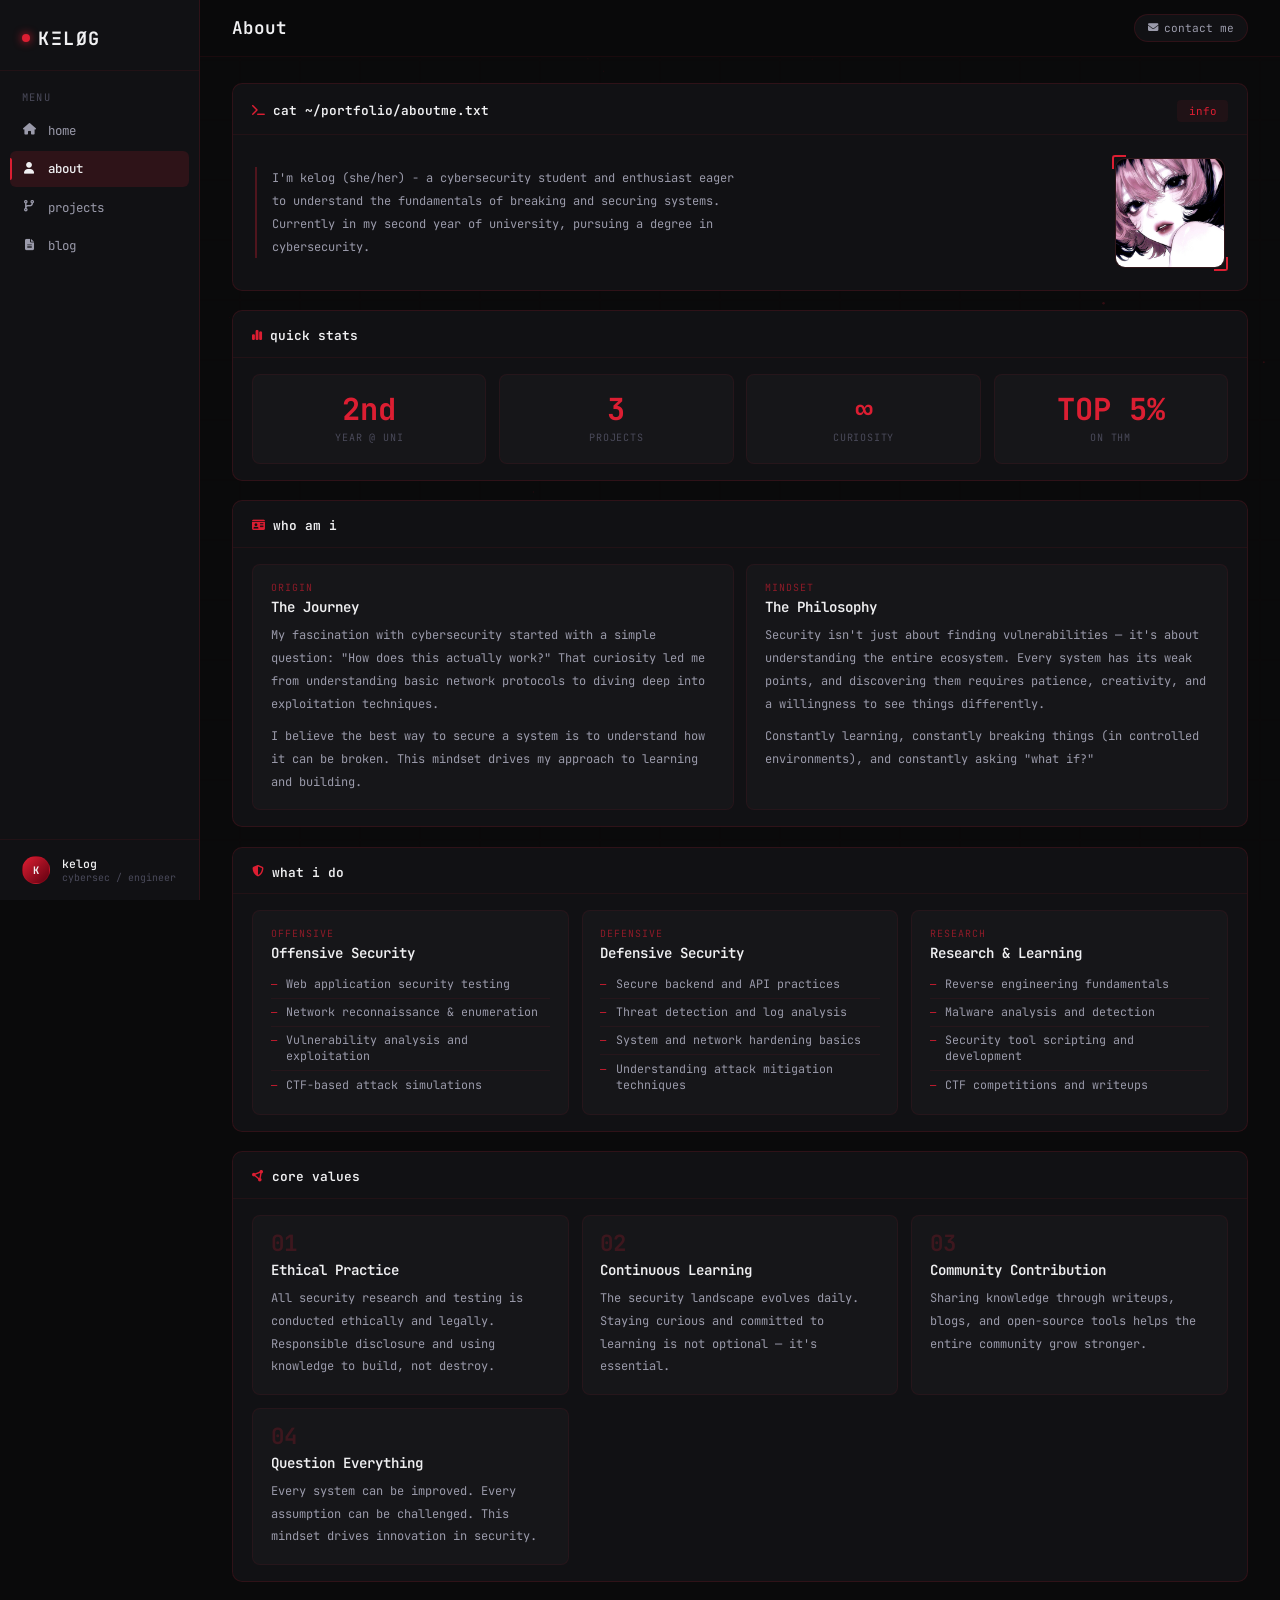
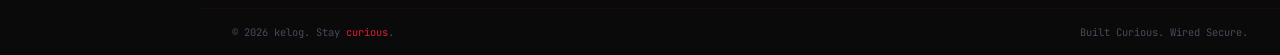
==== commit 63c07127: "fixed nav issues" ====
--- a/about.html
+++ b/about.html
@@ -306,10 +306,95 @@
                 font-size: 1.8rem;
             }
         }
+
+        .mobile-nav {
+            display: none;
+        }
+
+        @media (max-width: 900px) {
+            .mobile-nav {
+                display: flex;
+                align-items: center;
+                justify-content: space-between;
+                position: fixed;
+                top: 0;
+                left: 0;
+                right: 0;
+                height: 52px;
+                padding: 0 1.2rem;
+                background: rgba(10, 10, 11, 0.92);
+                backdrop-filter: blur(12px);
+                border-bottom: 1px solid var(--border);
+                z-index: 100;
+            }
+
+            .shell {
+                padding-top: 52px;
+            }
+
+            .mobile-logo {
+                font-size: 1rem;
+                font-weight: 700;
+                letter-spacing: 0.08em;
+                color: var(--text);
+                text-decoration: none;
+                display: flex;
+                align-items: center;
+                gap: 0.5rem;
+            }
+
+            .mobile-logo-dot {
+                width: 7px;
+                height: 7px;
+                border-radius: 50%;
+                background: var(--red);
+                box-shadow: 0 0 8px var(--red);
+                animation: pulse-dot 2.4s ease-in-out infinite;
+            }
+
+            .mobile-nav-links {
+                display: flex;
+                align-items: center;
+                gap: 0.2rem;
+            }
+
+            .mobile-nav-links a {
+                width: 34px;
+                height: 34px;
+                display: flex;
+                align-items: center;
+                justify-content: center;
+                border-radius: 6px;
+                color: var(--text-mid);
+                text-decoration: none;
+                font-size: 0.8rem;
+                transition: all 0.15s;
+            }
+
+            .mobile-nav-links a:hover,
+            .mobile-nav-links a.active {
+                color: var(--text);
+                background: var(--red-soft);
+            }
+        }
     </style>
 </head>
 
 <body>
+    <!-- MOBILE NAV -->
+    <div class="mobile-nav">
+        <a href="index.html" class="mobile-logo">
+            <div class="mobile-logo-dot"></div>
+            KΞLØG
+        </a>
+        <div class="mobile-nav-links">
+            <a href="index.html"><i class="fas fa-house"></i></a>
+            <a href="about.html"><i class="fas fa-user"></i></a>
+            <a href="projects.html"><i class="fas fa-code-branch"></i></a>
+            <a href="blogs.html"><i class="fas fa-file-lines"></i></a>
+            <a href="contact.html"><i class="fas fa-envelope"></i></a>
+        </div>
+    </div>
 
     <canvas id="bg-canvas"></canvas>
 
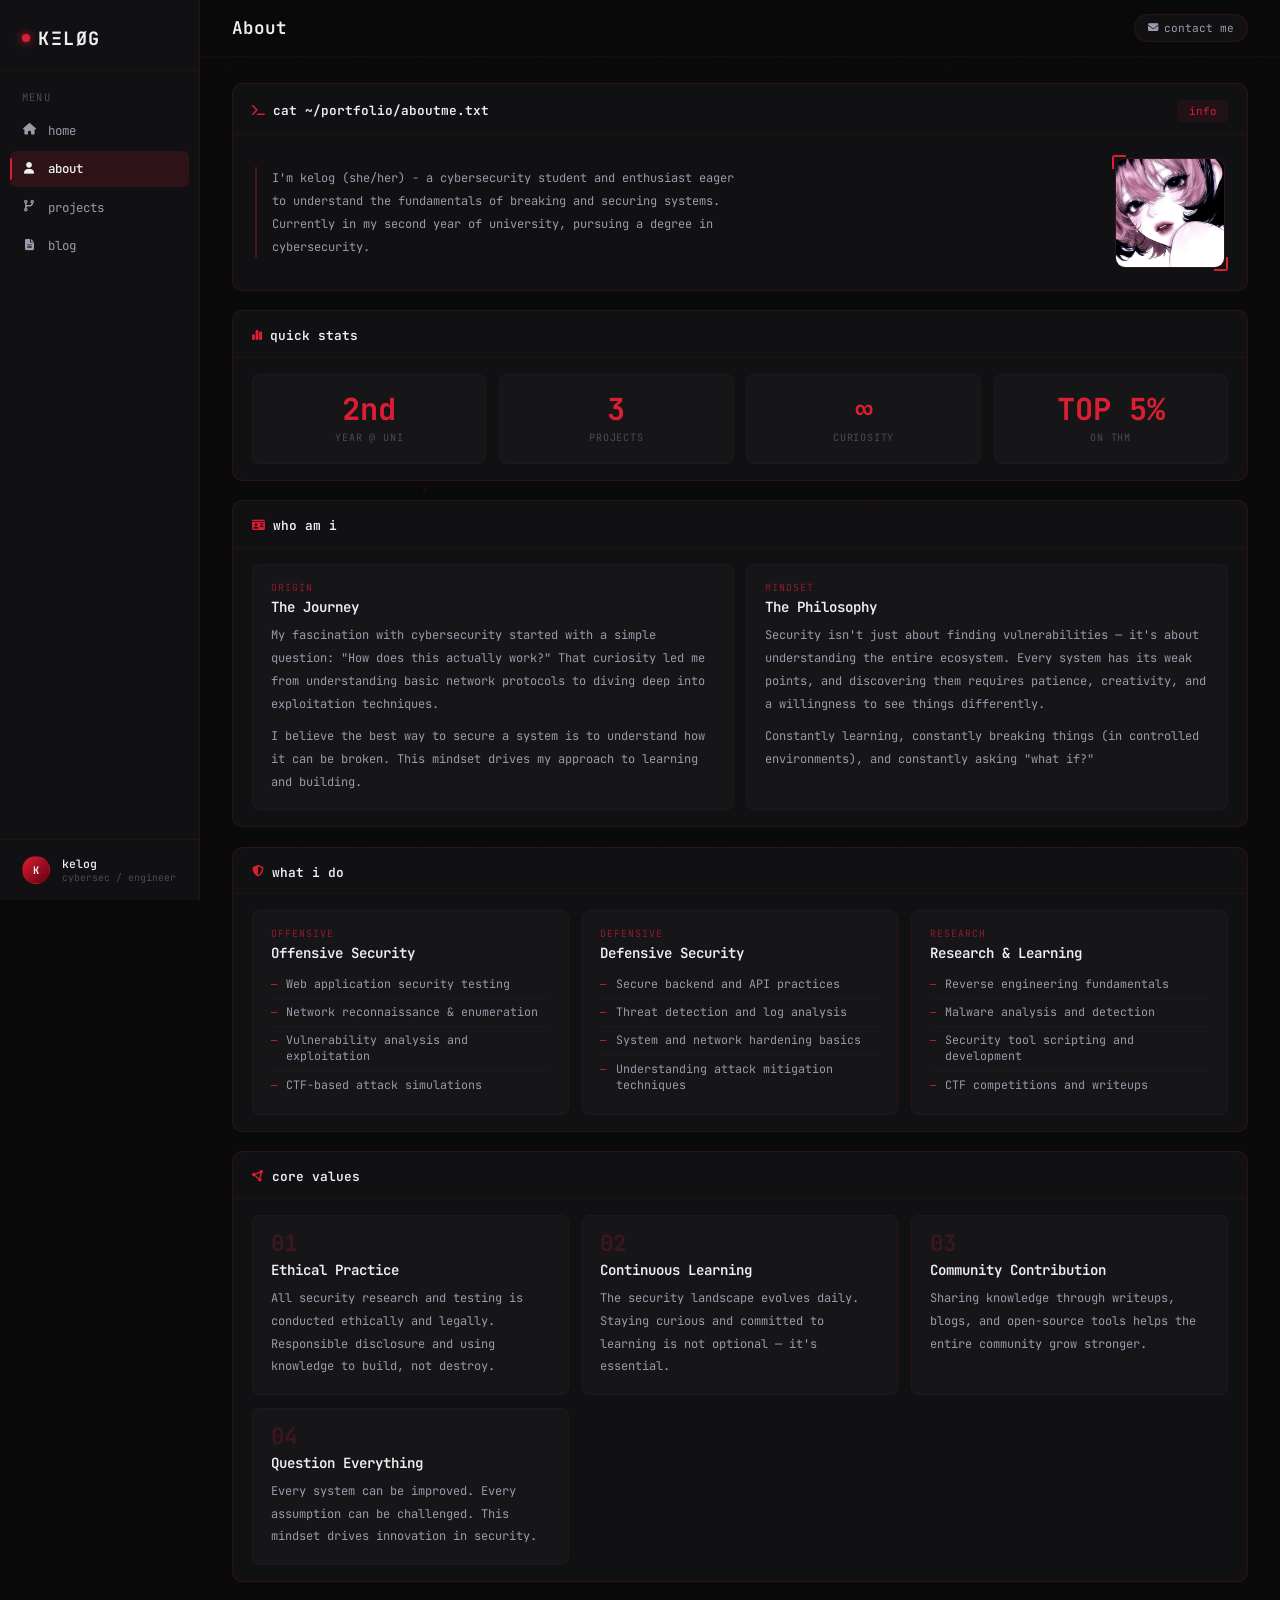
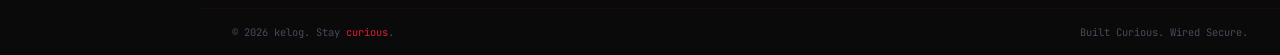
==== commit 1faad384: "Status update" ====
--- a/about.html
+++ b/about.html
@@ -304,6 +304,17 @@
 
             .about-name {
                 font-size: 1.8rem;
+            }
+        }
+
+        @media (max-width: 600px) {
+            .hero-body {
+                grid-template-columns: 1fr;
+                gap: 1.2rem;
+            }
+
+            .profile-frame {
+                order: -1;
             }
         }
 
